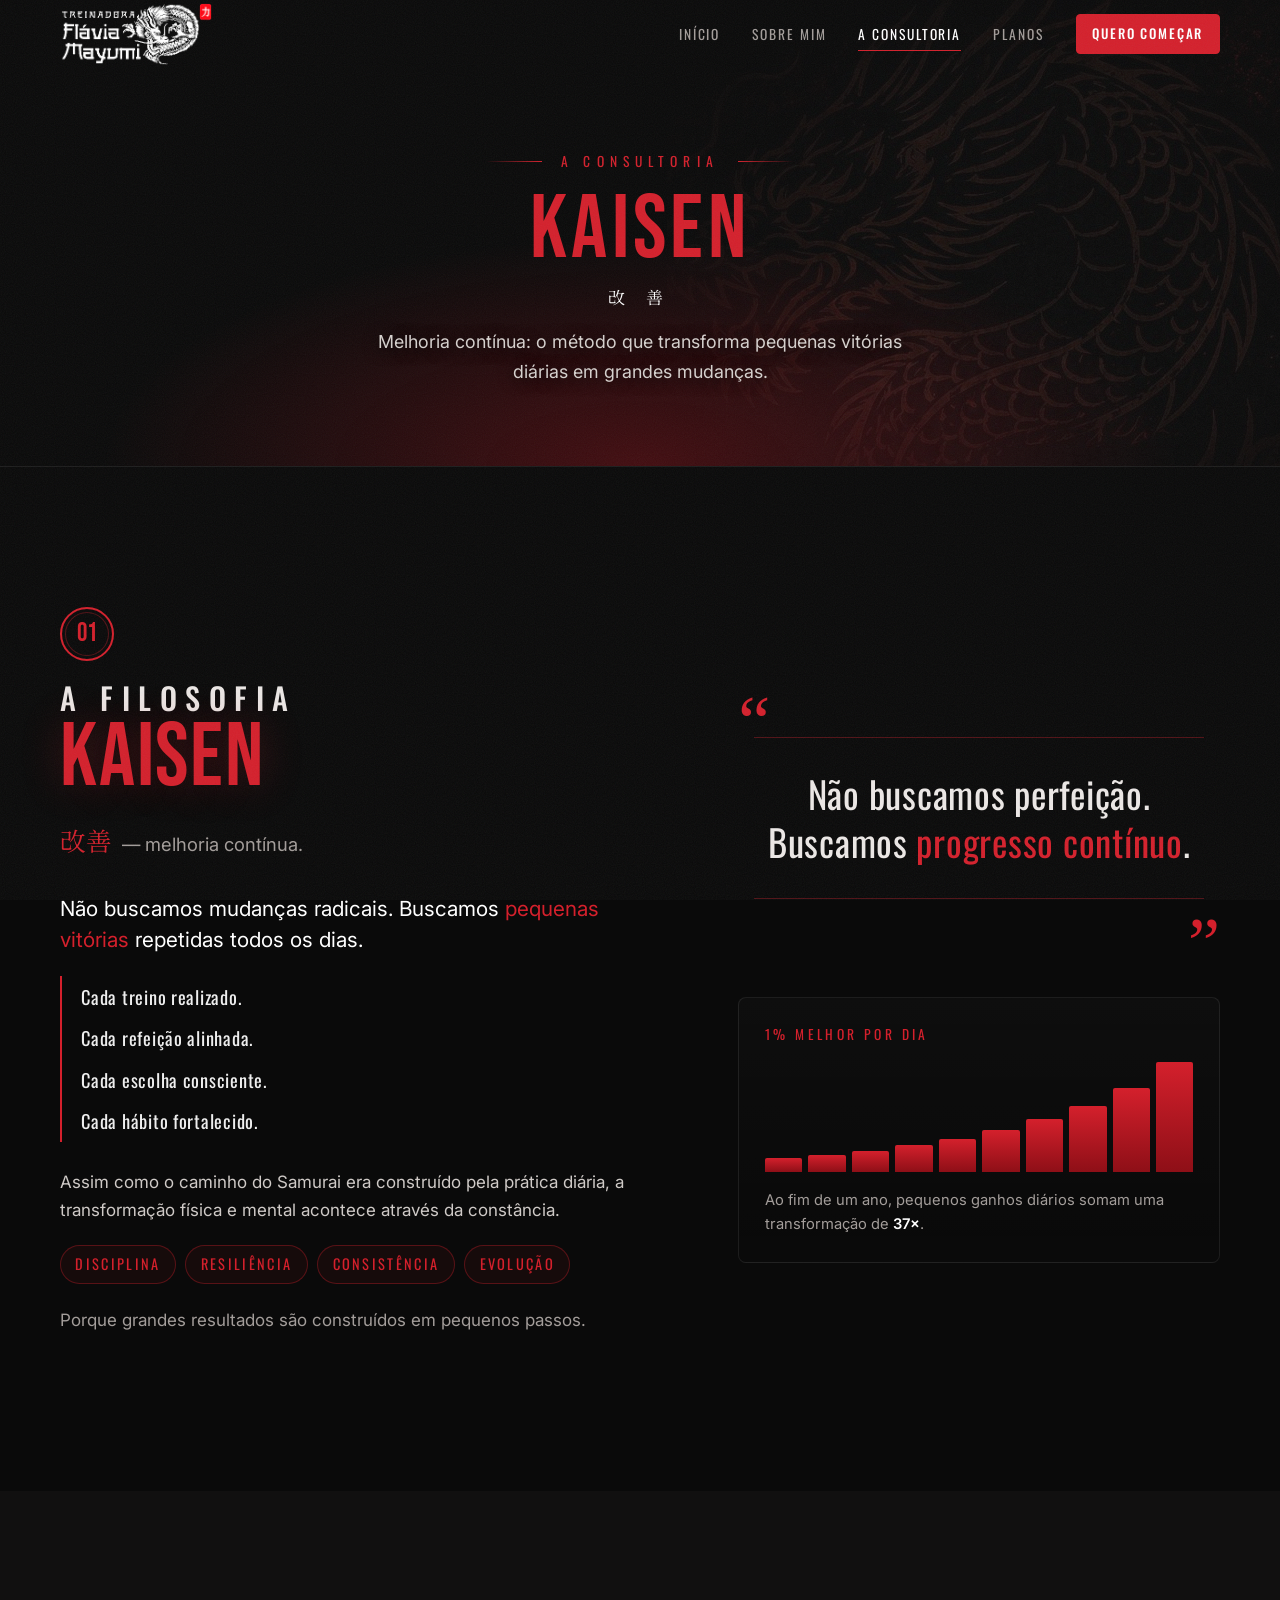
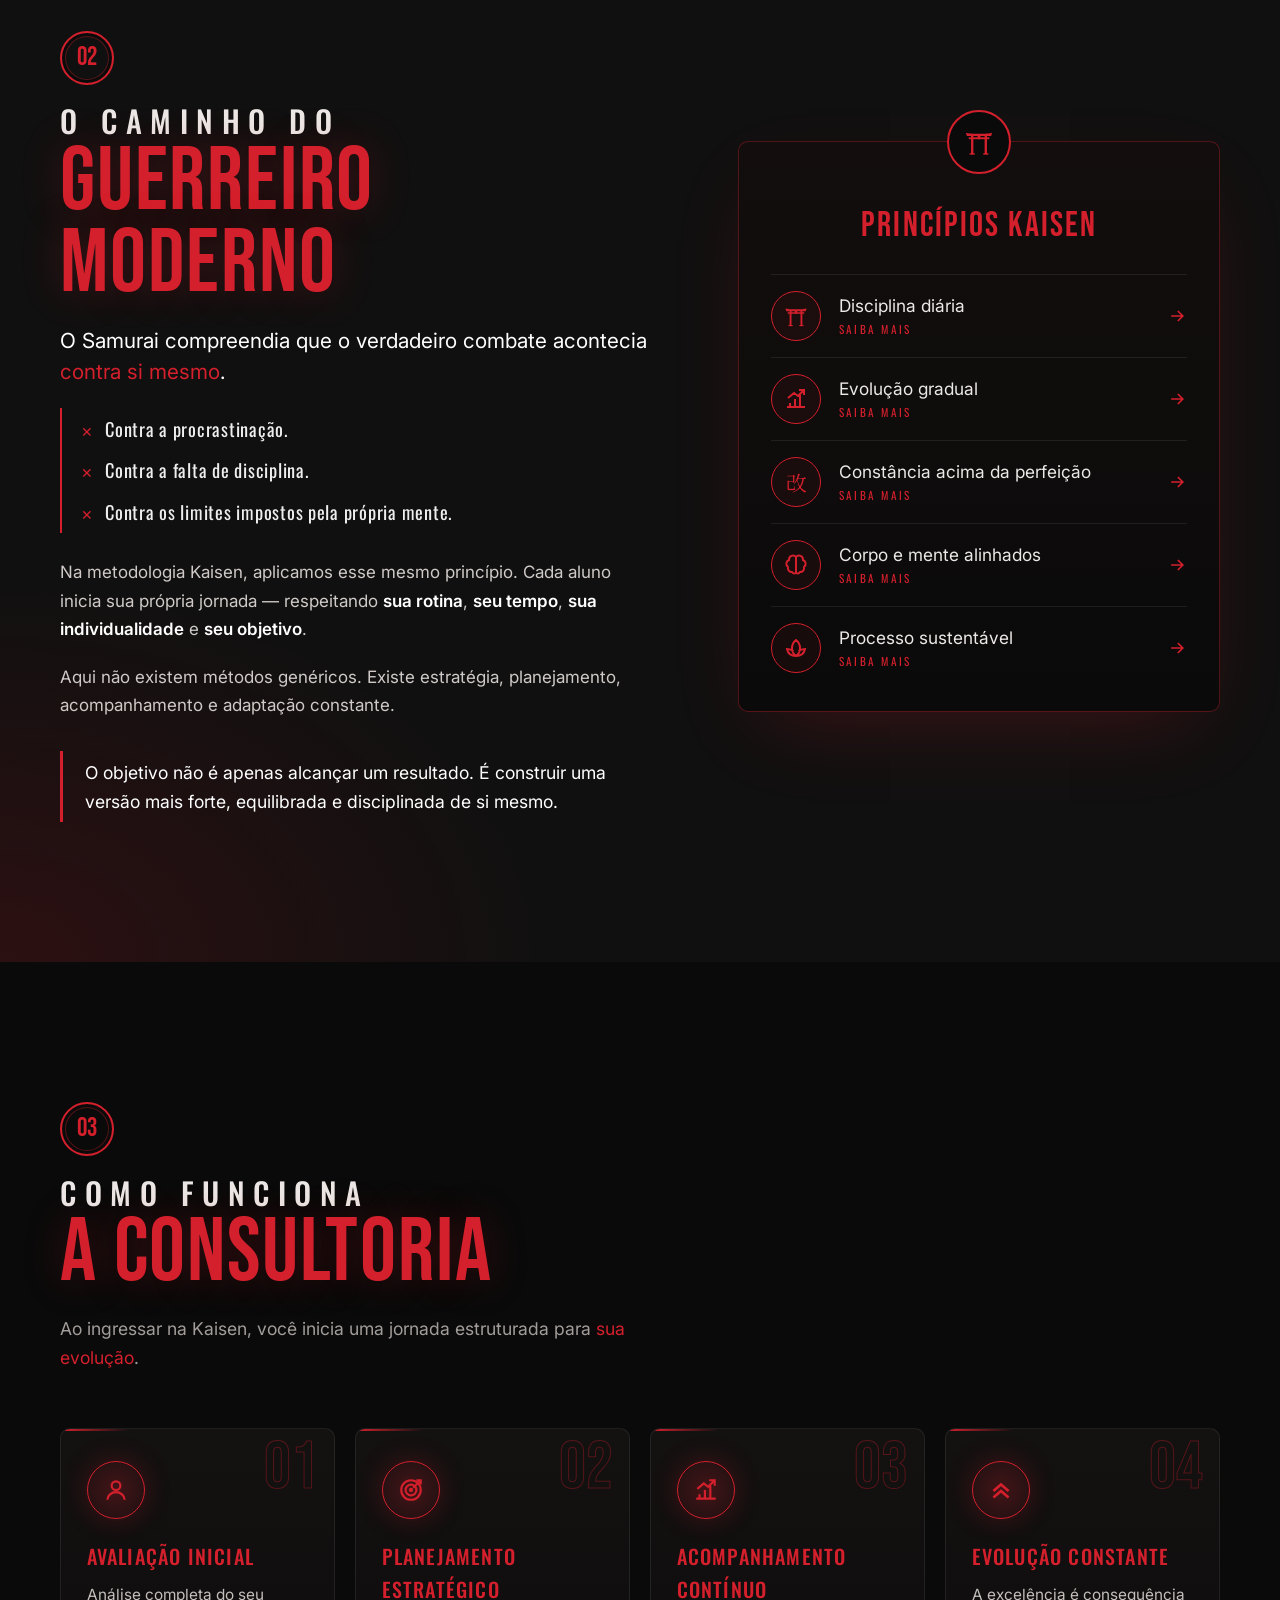
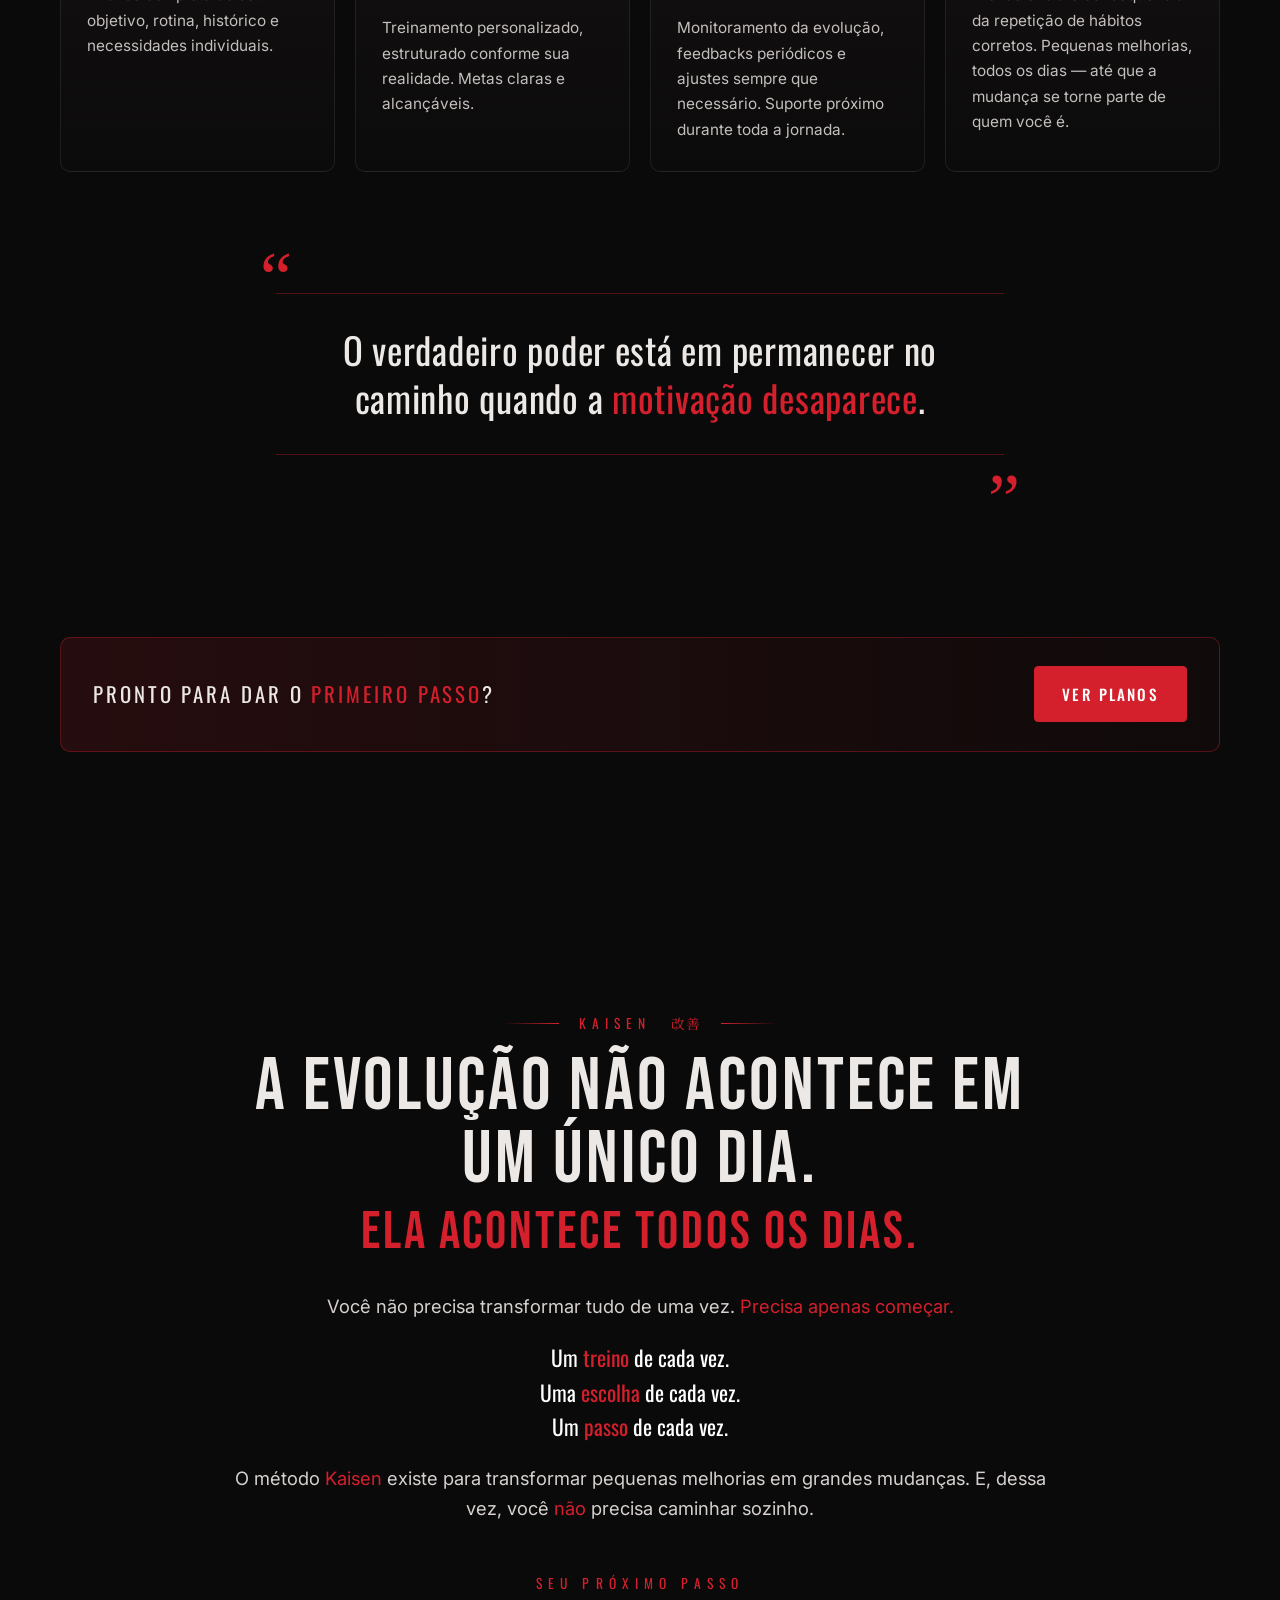
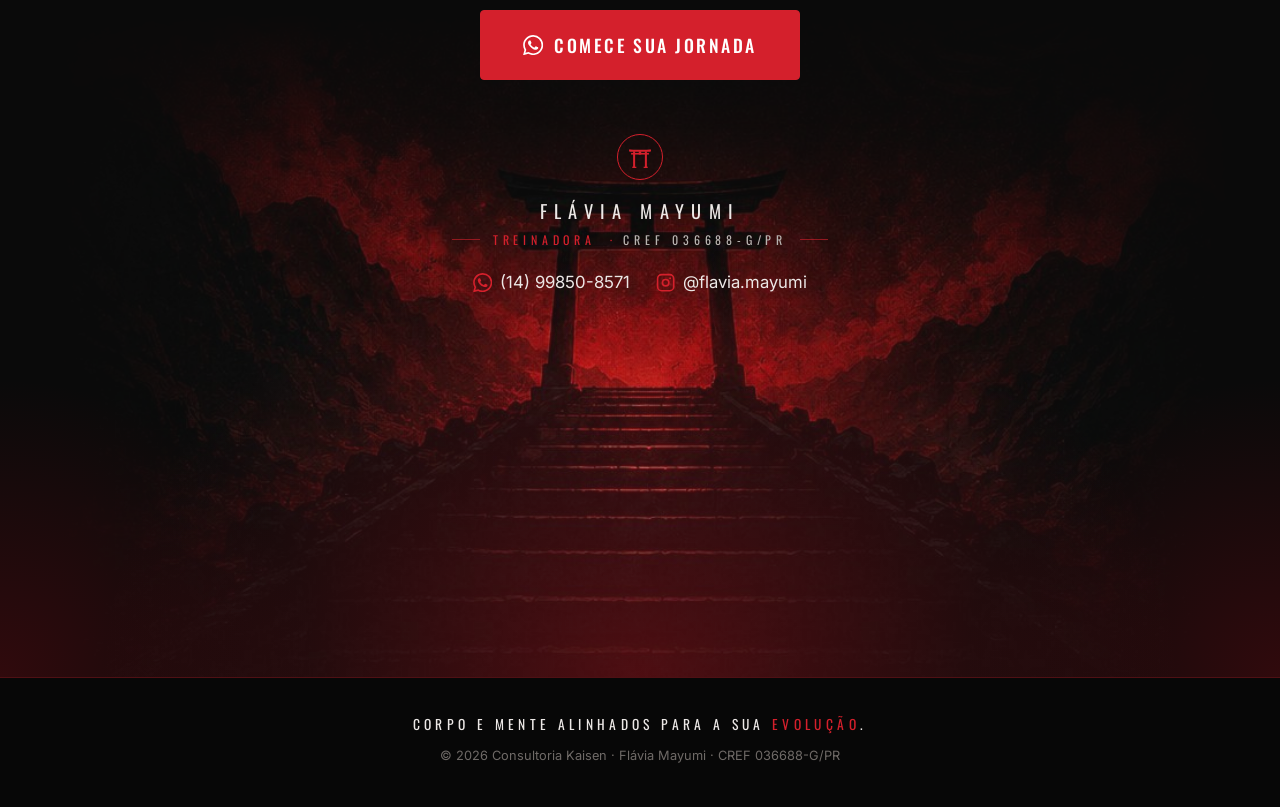
==== consultoria.html @ d9c86543 "Menu: logo horizontal da Flávia Mayumi no lugar do texto KAISEN Co-Authored-By: Claude Opus 5.5 <nor" ====
<!doctype html>
<html lang="pt-BR">
<head>
  <meta charset="utf-8">
  <meta name="viewport" content="width=device-width, initial-scale=1">
  <title>A Consultoria · Kaisen | Flávia Mayumi</title>
  <meta name="description" content="O método Kaisen: filosofia, princípios e como funciona a consultoria online de treino e nutrição da Flávia Mayumi.">
  <meta name="theme-color" content="#0a0a0a">
  <meta property="og:title" content="A Consultoria · Kaisen | Flávia Mayumi">
  <meta property="og:description" content="Corpo e mente alinhados para a sua evolução. Treino personalizado, plano alimentar incluso e acompanhamento contínuo.">
  <meta property="og:image" content="assets/og.jpg">
  <meta property="og:type" content="website">
  <meta property="og:locale" content="pt_BR">
  <link rel="icon" href="assets/favicon.svg" type="image/svg+xml">
  <link rel="preconnect" href="https://fonts.googleapis.com">
  <link rel="preconnect" href="https://fonts.gstatic.com" crossorigin>
  <link href="https://fonts.googleapis.com/css2?family=Bebas+Neue&family=Inter:wght@300;400;500;600&family=Noto+Serif+JP:wght@600&family=Oswald:wght@400;500;600&display=swap" rel="stylesheet">
  <link rel="stylesheet" href="styles.css?v=20261120-3">
</head>
<body>
  <svg width="0" height="0" style="position:absolute" aria-hidden="true">
    <symbol id="torii" viewBox="0 0 64 64">
      <path d="M4 12c9 3 47 3 56 0l-2 7H6z" fill="currentColor"/>
      <rect x="10" y="22" width="44" height="4" fill="currentColor"/>
      <rect x="29" y="18" width="6" height="8" fill="currentColor"/>
      <rect x="15" y="18" width="5" height="40" fill="currentColor"/>
      <rect x="44" y="18" width="5" height="40" fill="currentColor"/>
      <rect x="12" y="56" width="11" height="3" fill="currentColor"/>
      <rect x="41" y="56" width="11" height="3" fill="currentColor"/>
    </symbol>
    <symbol id="whatsapp" viewBox="0 0 24 24">
      <path fill="currentColor" d="M17.47 14.38c-.3-.15-1.76-.87-2.03-.97-.27-.1-.47-.15-.67.15-.2.3-.77.97-.94 1.17-.17.2-.35.22-.65.07-.3-.15-1.26-.46-2.4-1.48-.89-.79-1.49-1.77-1.66-2.07-.17-.3-.02-.46.13-.61.13-.13.3-.35.45-.52.15-.17.2-.3.3-.5.1-.2.05-.37-.02-.52-.08-.15-.67-1.61-.92-2.21-.24-.58-.49-.5-.67-.51h-.57c-.2 0-.52.07-.8.37-.27.3-1.04 1.02-1.04 2.48 0 1.46 1.07 2.88 1.21 3.07.15.2 2.1 3.2 5.08 4.49.71.31 1.26.49 1.69.63.71.23 1.36.19 1.87.12.57-.09 1.76-.72 2.01-1.41.25-.7.25-1.29.17-1.41-.07-.13-.27-.2-.57-.35zM12.04 21.8h-.01a9.87 9.87 0 0 1-5.03-1.38l-.36-.21-3.74.98 1-3.65-.24-.37a9.86 9.86 0 0 1-1.51-5.26c0-5.45 4.44-9.88 9.89-9.88 2.64 0 5.12 1.03 6.99 2.9a9.82 9.82 0 0 1 2.89 6.99c0 5.45-4.44 9.88-9.88 9.88zm8.41-18.3A11.82 11.82 0 0 0 12.04 0C5.5 0 .17 5.33.16 11.88c0 2.1.55 4.14 1.59 5.94L.06 24l6.31-1.65a11.88 11.88 0 0 0 5.68 1.45h.01c6.55 0 11.88-5.33 11.88-11.88 0-3.17-1.24-6.16-3.49-8.4z"/>
    </symbol>
    <symbol id="instagram" viewBox="0 0 24 24">
      <path fill="none" stroke="currentColor" stroke-width="2" d="M7 2h10a5 5 0 0 1 5 5v10a5 5 0 0 1-5 5H7a5 5 0 0 1-5-5V7a5 5 0 0 1 5-5z"/>
      <circle cx="12" cy="12" r="4" fill="none" stroke="currentColor" stroke-width="2"/>
      <circle cx="17.5" cy="6.5" r="1.2" fill="currentColor"/>
    </symbol>
  </svg>

  <header class="nav" id="nav">
    <div class="nav__inner">
      <a href="index.html" class="brand" aria-label="Treinadora Flávia Mayumi, início">
        <img class="brand__logo" src="assets/logo-flavia-horizontal.png" alt="Treinadora Flávia Mayumi" width="329" height="138">
      </a>
      <nav class="nav__links" id="menu" aria-label="Navegação principal">
        <a href="index.html">Início</a>
        <a href="sobre.html">Sobre mim</a>
        <a href="consultoria.html" class="is-active" aria-current="page">A Consultoria</a>
        <a href="planos.html">Planos</a>
        <a href="https://wa.me/5514998508571?text=Ol%C3%A1%20Fl%C3%A1via!%20Vim%20pelo%20site%20e%20quero%20saber%20mais%20sobre%20a%20Consultoria%20Kaisen." target="_blank" rel="noopener" class="btn btn--sm btn--red nav__cta">Quero começar</a>
      </nav>
      <button class="nav__toggle" id="toggle" aria-label="Abrir menu" aria-expanded="false" aria-controls="menu">
        <span></span><span></span><span></span>
      </button>
    </div>
  </header>

  <main id="topo">
    <section class="page-hero">
      <div class="art art--dragon" aria-hidden="true"></div>
      <div class="container page-hero__content">
        <p class="eyebrow eyebrow--lines reveal">A consultoria</p>
        <h1 class="page-hero__title reveal">Kaisen</h1>
        <p class="page-hero__kanji reveal" aria-hidden="true">改 善</p>
        <p class="page-hero__text reveal">Melhoria contínua: o método que transforma pequenas vitórias diárias em grandes mudanças.</p>
      </div>
    </section>

    <!-- FILOSOFIA -->
    <section class="section" id="filosofia">
      <div class="container split">
        <div class="split__main">
          <span class="num reveal">01</span>
          <h2 class="title reveal"><small>A filosofia</small><strong>Kaisen</strong></h2>
          <p class="kanji-line reveal"><span>改善</span> — melhoria contínua.</p>
          <div class="prose reveal">
            <p class="lead">Não buscamos mudanças radicais. Buscamos <em>pequenas vitórias</em> repetidas todos os dias.</p>
            <ul class="stack">
              <li>Cada treino realizado.</li>
              <li>Cada refeição alinhada.</li>
              <li>Cada escolha consciente.</li>
              <li>Cada hábito fortalecido.</li>
            </ul>
            <p>Assim como o caminho do Samurai era construído pela prática diária, a transformação física e mental acontece através da constância.</p>
          </div>
          <div class="virtues reveal">
            <span>Disciplina</span><span>Resiliência</span><span>Consistência</span><span>Evolução</span>
          </div>
          <p class="reveal muted">Porque grandes resultados são construídos em pequenos passos.</p>
        </div>
        <aside class="split__side">
          <figure class="quote reveal">
            <blockquote>Não buscamos perfeição. Buscamos <em>progresso contínuo</em>.</blockquote>
          </figure>
          <div class="compound reveal" aria-label="Evolução de 1% ao dia">
            <p class="compound__label">1% melhor por dia</p>
            <div class="compound__bars" aria-hidden="true">
              <span style="--h:12%"></span><span style="--h:15%"></span><span style="--h:19%"></span><span style="--h:24%"></span><span style="--h:30%"></span><span style="--h:38%"></span><span style="--h:48%"></span><span style="--h:60%"></span><span style="--h:76%"></span><span style="--h:100%"></span>
            </div>
            <p class="compound__note">Ao fim de um ano, pequenos ganhos diários somam uma transformação de <strong>37×</strong>.</p>
          </div>
        </aside>
      </div>
    </section>

    <!-- CAMINHO -->
    <section class="section section--alt" id="caminho">
      <div class="container split">
        <div class="split__main">
          <span class="num reveal">02</span>
          <h2 class="title reveal"><small>O caminho do</small><strong>Guerreiro moderno</strong></h2>
          <div class="prose reveal">
            <p class="lead">O Samurai compreendia que o verdadeiro combate acontecia <em>contra si mesmo</em>.</p>
            <ul class="stack stack--against">
              <li>Contra a procrastinação.</li>
              <li>Contra a falta de disciplina.</li>
              <li>Contra os limites impostos pela própria mente.</li>
            </ul>
            <p>Na metodologia Kaisen, aplicamos esse mesmo princípio. Cada aluno inicia sua própria jornada — respeitando <strong>sua rotina</strong>, <strong>seu tempo</strong>, <strong>sua individualidade</strong> e <strong>seu objetivo</strong>.</p>
            <p>Aqui não existem métodos genéricos. Existe estratégia, planejamento, acompanhamento e adaptação constante.</p>
          </div>
          <p class="callout reveal">O objetivo não é apenas alcançar um resultado. É construir uma versão mais forte, equilibrada e disciplinada de si mesmo.</p>
        </div>
        <aside class="split__side">
          <div class="card principles reveal">
            <div class="card__badge"><svg><use href="#torii"/></svg></div>
            <h3>Princípios Kaisen</h3>
            <ul>
              <li class="principle--link">
                <button type="button" class="principle__btn" data-dialog="dlg-disciplina" aria-haspopup="dialog">
                  <span class="ring"><svg><use href="#torii"/></svg></span>
                  <span class="principle__label">Disciplina diária<small>Saiba mais</small></span>
                  <svg class="principle__arrow" viewBox="0 0 24 24" fill="none" stroke="currentColor" stroke-width="2" aria-hidden="true"><path d="M5 12h14M13 6l6 6-6 6"/></svg>
                </button>
              </li>
              <li class="principle--link">
                <button type="button" class="principle__btn" data-dialog="dlg-evolucao" aria-haspopup="dialog">
                  <span class="ring"><svg viewBox="0 0 24 24" fill="none" stroke="currentColor" stroke-width="2"><path d="M3 20h18M6 16v4M11 12v8M16 8v12M4 11l6-5 4 3 6-6M15 3h5v5"/></svg></span>
                  <span class="principle__label">Evolução gradual<small>Saiba mais</small></span>
                  <svg class="principle__arrow" viewBox="0 0 24 24" fill="none" stroke="currentColor" stroke-width="2" aria-hidden="true"><path d="M5 12h14M13 6l6 6-6 6"/></svg>
                </button>
              </li>
              <li class="principle--link">
                <button type="button" class="principle__btn" data-dialog="dlg-constancia" aria-haspopup="dialog">
                  <span class="ring ring--kanji">改</span>
                  <span class="principle__label">Constância acima da perfeição<small>Saiba mais</small></span>
                  <svg class="principle__arrow" viewBox="0 0 24 24" fill="none" stroke="currentColor" stroke-width="2" aria-hidden="true"><path d="M5 12h14M13 6l6 6-6 6"/></svg>
                </button>
              </li>
              <li class="principle--link">
                <button type="button" class="principle__btn" data-dialog="dlg-corpo-mente" aria-haspopup="dialog">
                  <span class="ring"><svg viewBox="0 0 24 24" fill="none" stroke="currentColor" stroke-width="2"><path d="M12 4a4 4 0 0 0-7 3 4 4 0 0 0-1 7 4 4 0 0 0 4 5 3 3 0 0 0 4 1V4zM12 4a4 4 0 0 1 7 3 4 4 0 0 1 1 7 4 4 0 0 1-4 5 3 3 0 0 1-4 1"/></svg></span>
                  <span class="principle__label">Corpo e mente alinhados<small>Saiba mais</small></span>
                  <svg class="principle__arrow" viewBox="0 0 24 24" fill="none" stroke="currentColor" stroke-width="2" aria-hidden="true"><path d="M5 12h14M13 6l6 6-6 6"/></svg>
                </button>
              </li>
              <li class="principle--link">
                <button type="button" class="principle__btn" data-dialog="dlg-processo" aria-haspopup="dialog">
                  <span class="ring"><svg viewBox="0 0 24 24" fill="none" stroke="currentColor" stroke-width="2"><path d="M12 20c-3-2-4-5-4-8s1.5-6 4-8c2.5 2 4 5 4 8s-1 6-4 8zM12 20c-4 0-8-2-9-7 3 0 5 1 6.5 2.5M12 20c4 0 8-2 9-7-3 0-5 1-6.5 2.5"/></svg></span>
                  <span class="principle__label">Processo sustentável<small>Saiba mais</small></span>
                  <svg class="principle__arrow" viewBox="0 0 24 24" fill="none" stroke="currentColor" stroke-width="2" aria-hidden="true"><path d="M5 12h14M13 6l6 6-6 6"/></svg>
                </button>
              </li>
            </ul>
          </div>
        </aside>
      </div>
    </section>

    <!-- COMO FUNCIONA -->
    <section class="section" id="como-funciona">
      <div class="container">
        <div class="section__head">
          <span class="num reveal">03</span>
          <h2 class="title reveal"><small>Como funciona</small><strong>A consultoria</strong></h2>
          <p class="reveal">Ao ingressar na Kaisen, você inicia uma jornada estruturada para <em>sua evolução</em>.</p>
        </div>
        <ol class="steps">
          <li class="step reveal">
            <span class="step__n">01</span>
            <div class="step__icon"><svg viewBox="0 0 24 24" fill="none" stroke="currentColor" stroke-width="2"><circle cx="12" cy="8" r="4"/><path d="M4 21c0-4 4-7 8-7s8 3 8 7"/></svg></div>
            <h3>Avaliação inicial</h3>
            <p>Análise completa do seu objetivo, rotina, histórico e necessidades individuais.</p>
          </li>
          <li class="step reveal">
            <span class="step__n">02</span>
            <div class="step__icon"><svg viewBox="0 0 24 24" fill="none" stroke="currentColor" stroke-width="2"><circle cx="12" cy="12" r="9"/><circle cx="12" cy="12" r="5"/><circle cx="12" cy="12" r="1"/><path d="M14 10l7-7M17 3h4v4"/></svg></div>
            <h3>Planejamento estratégico</h3>
            <p>Treinamento personalizado, estruturado conforme sua realidade. Metas claras e alcançáveis.</p>
          </li>
          <li class="step reveal">
            <span class="step__n">03</span>
            <div class="step__icon"><svg viewBox="0 0 24 24" fill="none" stroke="currentColor" stroke-width="2"><path d="M3 20h18M6 16v4M11 12v8M16 8v12M4 11l6-5 4 3 6-6M15 3h5v5"/></svg></div>
            <h3>Acompanhamento contínuo</h3>
            <p>Monitoramento da evolução, feedbacks periódicos e ajustes sempre que necessário. Suporte próximo durante toda a jornada.</p>
          </li>
          <li class="step reveal">
            <span class="step__n">04</span>
            <div class="step__icon"><svg viewBox="0 0 24 24" fill="none" stroke="currentColor" stroke-width="2.4"><path d="M5 13l7-6 7 6M5 19l7-6 7 6"/></svg></div>
            <h3>Evolução constante</h3>
            <p>A excelência é consequência da repetição de hábitos corretos. Pequenas melhorias, todos os dias — até que a mudança se torne parte de quem você é.</p>
          </li>
        </ol>
        <figure class="quote quote--wide reveal">
          <blockquote>O verdadeiro poder está em permanecer no caminho quando a <em>motivação desaparece</em>.</blockquote>
        </figure>
      </div>
    </section>

    <section class="band">
      <div class="container band__inner reveal">
        <p>Pronto para dar o <em>primeiro passo</em>?</p>
        <a href="planos.html" class="btn btn--red">Ver planos</a>
      </div>
    </section>

    <!-- CTA FINAL -->
    <section class="final" id="contato">
      <div class="art art--full art--full-bottom" aria-hidden="true"></div>
      <div class="art art--torii" aria-hidden="true"></div>
      <div class="container container--narrow final__content">
        <p class="eyebrow eyebrow--lines reveal">Kaisen <span class="jp">改善</span></p>
        <h2 class="final__title reveal">A evolução não acontece em um único dia.<strong>Ela acontece todos os dias.</strong></h2>
        <div class="final__text reveal">
          <p>Você não precisa transformar tudo de uma vez. <em>Precisa apenas começar.</em></p>
          <p class="final__steps">Um <em>treino</em> de cada vez.<br>Uma <em>escolha</em> de cada vez.<br>Um <em>passo</em> de cada vez.</p>
          <p>O método <em>Kaisen</em> existe para transformar pequenas melhorias em grandes mudanças. E, dessa vez, você <em>não</em> precisa caminhar sozinho.</p>
        </div>
        <p class="eyebrow reveal">Seu próximo passo</p>
        <a class="btn btn--red btn--lg reveal" target="_blank" rel="noopener" href="https://wa.me/5514998508571?text=Ol%C3%A1%20Fl%C3%A1via!%20Quero%20come%C3%A7ar%20minha%20jornada%20na%20Consultoria%20Kaisen.">
          <svg class="i"><use href="#whatsapp"/></svg> Comece sua jornada
        </a>
        <div class="coach reveal">
          <svg class="coach__torii"><use href="#torii"/></svg>
          <p class="sig__name">Flávia Mayumi</p>
          <p class="sig__role">Treinadora<span class="cref cref--line">CREF 036688-G/PR</span></p>
          <div class="coach__links">
            <a href="https://wa.me/5514998508571?text=Ol%C3%A1%20Fl%C3%A1via%21%20Vim%20pelo%20site%20da%20Consultoria%20Kaisen%20e%20gostaria%20de%20conversar%20com%20voc%C3%AA." target="_blank" rel="noopener"><svg class="i"><use href="#whatsapp"/></svg>(14) 99850-8571</a>
            <a href="https://instagram.com/flavia.mayumi" target="_blank" rel="noopener"><svg class="i"><use href="#instagram"/></svg>@flavia.mayumi</a>
          </div>
        </div>
      </div>
    </section>
  </main>

  <!-- PRINCÍPIOS: janelas de detalhe -->
  <dialog class="pdlg" id="dlg-disciplina" aria-labelledby="dlg-disciplina-title">
    <div class="pdlg__panel">
      <button type="button" class="pdlg__close" data-close aria-label="Fechar">
        <svg viewBox="0 0 24 24" fill="none" stroke="currentColor" stroke-width="2"><path d="M6 6l12 12M18 6L6 18"/></svg>
      </button>
      <figure class="pdlg__hero">
        <img src="assets/torii.jpg" alt="Escadaria de pedra subindo até um portal torii sob um céu vermelho" width="1024" height="576" loading="lazy">
        <span class="pdlg__kanji" aria-hidden="true">改</span>
      </figure>
      <div class="pdlg__body">
        <p class="pdlg__eyebrow">Princípio Kaisen</p>
        <h3 class="pdlg__title" id="dlg-disciplina-title">Disciplina diária</h3>
        <p class="pdlg__sub">O primeiro passo de toda evolução</p>

        <p class="pdlg__lead">Disciplina não é rigidez, nem fazer tudo perfeito. É a decisão de <em>aparecer todos os dias</em>, mesmo quando a motivação não aparece.</p>
        <p>Na metodologia Kaisen, a disciplina é construída aos poucos, como um músculo. Começamos com compromissos pequenos e possíveis dentro da sua rotina. Pode ser um treino de 30 minutos, uma refeição planejada ou uma noite bem dormida. Cada compromisso cumprido fortalece a confiança em si mesmo e abre espaço para o próximo.</p>

        <figure class="pdlg__week" aria-label="Exemplo de semana: seis dias cumpridos e um dia difícil, seguido da volta ao caminho">
          <ol aria-hidden="true">
            <li class="ok"><span>Seg</span><i></i></li>
            <li class="ok"><span>Ter</span><i></i></li>
            <li class="miss"><span>Qua</span><i></i></li>
            <li class="ok back"><span>Qui</span><i></i></li>
            <li class="ok"><span>Sex</span><i></i></li>
            <li class="ok"><span>Sáb</span><i></i></li>
            <li class="ok"><span>Dom</span><i></i></li>
          </ol>
          <figcaption>Um dia difícil não apaga a semana. O que importa é <em>voltar no dia seguinte</em>.</figcaption>
        </figure>

        <p>Disciplina também não é se cobrar sem descanso. Dias difíceis vão existir. A diferença está em não deixar que um dia ruim vire uma semana perdida. Errou? Volte no próximo treino, na próxima refeição, na próxima escolha.</p>
        <p>O Samurai não treinava só quando tinha vontade. Treinava porque aquilo fazia parte de quem ele era. É isso que buscamos com você: que o cuidado com o corpo e a mente deixe de ser esforço e se torne parte da sua <strong>identidade</strong>.</p>

        <blockquote class="pdlg__quote">Motivação te faz começar. <em>Disciplina te faz continuar.</em></blockquote>

        <a class="btn btn--red btn--block" target="_blank" rel="noopener" href="https://wa.me/5514998508571?text=Ol%C3%A1%20Fl%C3%A1via!%20Li%20sobre%20a%20disciplina%20di%C3%A1ria%20no%20site%20e%20quero%20come%C3%A7ar%20minha%20jornada%20na%20Consultoria%20Kaisen.">
          <svg class="i"><use href="#whatsapp"/></svg> Começar jornada
        </a>
      </div>
    </div>
  </dialog>

  <dialog class="pdlg" id="dlg-evolucao" aria-labelledby="dlg-evolucao-title">
    <div class="pdlg__panel">
      <button type="button" class="pdlg__close" data-close aria-label="Fechar">
        <svg viewBox="0 0 24 24" fill="none" stroke="currentColor" stroke-width="2"><path d="M6 6l12 12M18 6L6 18"/></svg>
      </button>
      <figure class="pdlg__hero pdlg__hero--lift">
        <img src="assets/dragon.jpg" alt="Ilustração de um dragão japonês em tons escuros" loading="lazy" style="object-position:center 35%">
        <span class="pdlg__kanji" aria-hidden="true">進</span>
      </figure>
      <div class="pdlg__body">
        <p class="pdlg__eyebrow">Princípio Kaisen</p>
        <h3 class="pdlg__title" id="dlg-evolucao-title">Evolução gradual</h3>
        <p class="pdlg__sub">Um degrau de cada vez</p>

        <p class="pdlg__lead">Resultados de verdade não aparecem da noite para o dia. Eles são construídos <em>degrau por degrau</em>, e cada degrau prepara você para o próximo.</p>
        <p>Na Kaisen, ninguém começa do mesmo ponto. O plano parte de onde você está hoje, com o seu condicionamento, a sua rotina e o seu momento de vida. A partir daí, aumentamos a carga, o volume e os desafios aos poucos, no ritmo em que o seu corpo consegue se adaptar e responder.</p>

        <figure class="pdlg__fig" aria-label="Gráfico comparando a mudança radical, que sobe e despenca várias vezes, com a evolução gradual, que sobe de forma contínua">
          <svg class="pdlg__chart" viewBox="0 0 320 170" aria-hidden="true">
            <line x1="20" y1="145" x2="305" y2="145" stroke="rgba(255,255,255,.18)"/>
            <line x1="20" y1="20" x2="20" y2="145" stroke="rgba(255,255,255,.18)"/>
            <polyline points="20,135 55,55 90,130 125,62 160,138 195,70 230,140 265,75 300,138" fill="none" stroke="#7d7774" stroke-width="2" stroke-dasharray="5 5" stroke-linejoin="round"/>
            <path d="M20 135 C 90 128, 170 100, 300 28" fill="none" stroke="#d4202c" stroke-width="3.5" stroke-linecap="round"/>
            <circle cx="300" cy="28" r="5" fill="#d4202c"/>
            <text x="300" y="16" text-anchor="end" fill="#ff4a55" font-size="12" font-family="Oswald, sans-serif" letter-spacing="1">EVOLUÇÃO GRADUAL</text>
            <text x="300" y="160" text-anchor="end" fill="#8f8a86" font-size="11" font-family="Oswald, sans-serif" letter-spacing="1">MUDANÇA RADICAL (EFEITO SANFONA)</text>
          </svg>
          <figcaption>Quem tenta mudar tudo de uma vez costuma ir e voltar. Quem evolui aos poucos <em>não volta para trás</em>.</figcaption>
        </figure>

        <p>Mudanças bruscas assustam o corpo e cansam a mente. Dietas extremas e treinos exaustivos até funcionam por algumas semanas, mas raramente se sustentam. A evolução gradual é mais segura, reduz o risco de lesões e cria uma base sólida para os resultados durarem.</p>
        <p>Pequenos ajustes parecem pouco no dia a dia. Somados ao longo de meses, transformam o corpo, o desempenho e a forma como você se enxerga. É o espírito do Kaisen: <strong>1% melhor por dia</strong>.</p>

        <blockquote class="pdlg__quote">Não é sobre o tamanho do passo. <em>É sobre nunca parar de caminhar.</em></blockquote>

        <a class="btn btn--red btn--block" target="_blank" rel="noopener" href="https://wa.me/5514998508571?text=Ol%C3%A1%20Fl%C3%A1via%21%20Li%20sobre%20a%20evolu%C3%A7%C3%A3o%20gradual%20no%20site%20e%20quero%20come%C3%A7ar%20minha%20jornada%20na%20Consultoria%20Kaisen.">
          <svg class="i"><use href="#whatsapp"/></svg> Começar jornada
        </a>
      </div>
    </div>
  </dialog>

  <dialog class="pdlg" id="dlg-constancia" aria-labelledby="dlg-constancia-title">
    <div class="pdlg__panel">
      <button type="button" class="pdlg__close" data-close aria-label="Fechar">
        <svg viewBox="0 0 24 24" fill="none" stroke="currentColor" stroke-width="2"><path d="M6 6l12 12M18 6L6 18"/></svg>
      </button>
      <figure class="pdlg__hero ">
        <img src="assets/enso.jpg" alt="Pincelada vermelha em forma de círculo, o ensō japonês" loading="lazy" style="object-position:center 45%">
        <span class="pdlg__kanji" aria-hidden="true">継</span>
      </figure>
      <div class="pdlg__body">
        <p class="pdlg__eyebrow">Princípio Kaisen</p>
        <h3 class="pdlg__title" id="dlg-constancia-title">Constância acima da perfeição</h3>
        <p class="pdlg__sub">Feito é melhor que perfeito</p>

        <p class="pdlg__lead">A busca pela perfeição é uma das maiores armadilhas de quem quer mudar. Quem espera o momento ideal, a dieta perfeita ou a semana sem imprevistos <em>acaba não começando</em>, ou desiste no primeiro deslize.</p>
        <p>Na Kaisen, o que vale é a constância. Um treino mais curto num dia corrido ainda é um treino. Uma refeição fora do plano não anula todas as outras. O resultado vem daquilo que você faz na maior parte do tempo, e não do que acontece num dia isolado.</p>

        <figure class="pdlg__fig" aria-label="Comparação de um mês: tentando ser perfeito, 7 dias de treino e depois desistência; sendo constante, 24 dias de treino com algumas falhas no caminho">
          <div class="pdlg__month" aria-hidden="true">
            <div class="pdlg__month-row">
              <p><span>Tentando ser perfeito</span><b class="dim">7 de 30 dias</b></p>
              <div class="pdlg__dots"><i class="ok"></i><i class="ok"></i><i class="ok"></i><i class="ok"></i><i class="ok"></i><i class="ok"></i><i class="ok"></i><i class="off"></i><i class="off"></i><i class="off"></i><i class="off"></i><i class="off"></i><i class="off"></i><i class="off"></i><i class="off"></i><i class="off"></i><i class="off"></i><i class="off"></i><i class="off"></i><i class="off"></i><i class="off"></i><i class="off"></i><i class="off"></i><i class="off"></i><i class="off"></i><i class="off"></i><i class="off"></i><i class="off"></i><i class="off"></i><i class="off"></i></div>
            </div>
            <div class="pdlg__month-row">
              <p><span>Sendo constante</span><b>24 de 30 dias</b></p>
              <div class="pdlg__dots"><i class="ok"></i><i class="ok"></i><i class="ok"></i><i class="off"></i><i class="ok"></i><i class="ok"></i><i class="ok"></i><i class="ok"></i><i class="off"></i><i class="ok"></i><i class="ok"></i><i class="ok"></i><i class="off"></i><i class="ok"></i><i class="ok"></i><i class="ok"></i><i class="off"></i><i class="ok"></i><i class="ok"></i><i class="ok"></i><i class="ok"></i><i class="off"></i><i class="ok"></i><i class="ok"></i><i class="ok"></i><i class="ok"></i><i class="ok"></i><i class="off"></i><i class="ok"></i><i class="ok"></i></div>
            </div>
          </div>
          <figcaption>Uma semana perfeita seguida de desistência rende menos do que <em>um mês imperfeito, mas contínuo</em>.</figcaption>
        </figure>

        <p>Na cultura japonesa, o ensō, o círculo pintado com uma única pincelada, quase nunca fica perfeito. E é justamente aí que está a sua beleza: ele mostra o gesto feito com presença, e não a ausência de falhas.</p>
        <p>Por isso, o seu plano é pensado para caber na vida real, com espaço para imprevistos, cansaço e dias difíceis. Quando algo sai do roteiro, a gente ajusta e segue em frente, sem culpa e sem recomeçar do zero.</p>

        <blockquote class="pdlg__quote">Não espere estar perfeito para começar. <em>Comece, e o progresso vem.</em></blockquote>

        <a class="btn btn--red btn--block" target="_blank" rel="noopener" href="https://wa.me/5514998508571?text=Ol%C3%A1%20Fl%C3%A1via%21%20Li%20sobre%20const%C3%A2ncia%20acima%20da%20perfei%C3%A7%C3%A3o%20no%20site%20e%20quero%20come%C3%A7ar%20minha%20jornada%20na%20Consultoria%20Kaisen.">
          <svg class="i"><use href="#whatsapp"/></svg> Começar jornada
        </a>
      </div>
    </div>
  </dialog>

  <dialog class="pdlg" id="dlg-corpo-mente" aria-labelledby="dlg-corpo-mente-title">
    <div class="pdlg__panel">
      <button type="button" class="pdlg__close" data-close aria-label="Fechar">
        <svg viewBox="0 0 24 24" fill="none" stroke="currentColor" stroke-width="2"><path d="M6 6l12 12M18 6L6 18"/></svg>
      </button>
      <figure class="pdlg__hero ">
        <img src="assets/bg.jpg" alt="Ilustração de um ensō vermelho ao lado de um dragão japonês" loading="lazy" style="object-position:center 8%">
        <span class="pdlg__kanji" aria-hidden="true">心</span>
      </figure>
      <div class="pdlg__body">
        <p class="pdlg__eyebrow">Princípio Kaisen</p>
        <h3 class="pdlg__title" id="dlg-corpo-mente-title">Corpo e mente alinhados</h3>
        <p class="pdlg__sub">Uma coisa só, não duas</p>

        <p class="pdlg__lead">Não existe transformação física duradoura sem cuidar da mente, e o contrário também é verdade. Corpo e mente <em>conversam o tempo todo</em>.</p>
        <p>Uma noite mal dormida derruba o rendimento no treino. O estresse aumenta a fome e a vontade de desistir. E um corpo que se sente mais forte devolve confiança, disposição e bem-estar para todas as áreas da vida.</p>

        <figure class="pdlg__fig" aria-label="Os quatro pilares trabalhados juntos: treino, alimentação, sono e descanso, e mente">
          <ul class="pdlg__pillars">
            <li><span class="pdlg__pillar-ic"><svg viewBox="0 0 24 24" fill="none" stroke="currentColor" stroke-width="2"><path d="M6 7v10M3 9v6M18 7v10M21 9v6M6 12h12"/></svg></span><strong>Treino</strong><span>Força, condicionamento e movimento</span></li>
            <li><span class="pdlg__pillar-ic"><svg viewBox="0 0 24 24" fill="none" stroke="currentColor" stroke-width="2"><path d="M3 12h18a9 9 0 0 1-18 0zM8 21h8M9 8c0-2 2-2 2-4M13 8c0-2 2-2 2-4"/></svg></span><strong>Alimentação</strong><span>Energia e nutrientes para evoluir</span></li>
            <li><span class="pdlg__pillar-ic"><svg viewBox="0 0 24 24" fill="none" stroke="currentColor" stroke-width="2"><path d="M20 14.5A8 8 0 0 1 9.5 4a8 8 0 1 0 10.5 10.5z"/></svg></span><strong>Sono e descanso</strong><span>Onde o corpo se recupera e cresce</span></li>
            <li><span class="pdlg__pillar-ic"><svg viewBox="0 0 24 24" fill="none" stroke="currentColor" stroke-width="2"><path d="M12 4a4 4 0 0 0-7 3 4 4 0 0 0-1 7 4 4 0 0 0 4 5 3 3 0 0 0 4 1V4zM12 4a4 4 0 0 1 7 3 4 4 0 0 1 1 7 4 4 0 0 1-4 5 3 3 0 0 1-4 1"/></svg></span><strong>Mente</strong><span>Foco, motivação e autoestima</span></li>
          </ul>
          <figcaption>Os quatro pilares andam juntos. Quando um enfraquece, <em>os outros sentem</em>.</figcaption>
        </figure>

        <p>Por isso, o acompanhamento na Kaisen vai além da planilha de treino e do plano alimentar. Conversamos sobre a sua rotina, o seu sono, o seu nível de estresse e como você está se sentindo, e ajustamos o plano quando a vida pede.</p>
        <p>O objetivo é que o treino seja um espaço de cuidado, e não mais uma cobrança. Que você se sinta bem no próprio corpo e confiante em quem está se tornando, respeitando a sua história, o seu tempo e a sua identidade.</p>

        <blockquote class="pdlg__quote">Um corpo forte começa com <em>uma mente em paz com o processo.</em></blockquote>

        <a class="btn btn--red btn--block" target="_blank" rel="noopener" href="https://wa.me/5514998508571?text=Ol%C3%A1%20Fl%C3%A1via%21%20Li%20sobre%20corpo%20e%20mente%20alinhados%20no%20site%20e%20quero%20come%C3%A7ar%20minha%20jornada%20na%20Consultoria%20Kaisen.">
          <svg class="i"><use href="#whatsapp"/></svg> Começar jornada
        </a>
      </div>
    </div>
  </dialog>

  <dialog class="pdlg" id="dlg-processo" aria-labelledby="dlg-processo-title">
    <div class="pdlg__panel">
      <button type="button" class="pdlg__close" data-close aria-label="Fechar">
        <svg viewBox="0 0 24 24" fill="none" stroke="currentColor" stroke-width="2"><path d="M6 6l12 12M18 6L6 18"/></svg>
      </button>
      <figure class="pdlg__hero ">
        <img src="assets/bg.jpg" alt="Montanhas e escadaria levando a um portal torii sob nuvens vermelhas" loading="lazy" style="object-position:center 88%">
        <span class="pdlg__kanji" aria-hidden="true">道</span>
      </figure>
      <div class="pdlg__body">
        <p class="pdlg__eyebrow">Princípio Kaisen</p>
        <h3 class="pdlg__title" id="dlg-processo-title">Processo sustentável</h3>
        <p class="pdlg__sub">Resultados que ficam</p>

        <p class="pdlg__lead">Qualquer pessoa consegue fazer um sacrifício enorme por algumas semanas. O desafio é <em>manter os resultados</em> por meses e anos.</p>
        <p>Na Kaisen, o objetivo não é só chegar lá. É continuar lá. Por isso, nada de estratégias extremas, que trazem resultados rápidos e vão embora com a mesma velocidade. O plano é construído para caber na sua vida, com treinos possíveis e uma alimentação que você consegue manter sem sofrimento.</p>

        <figure class="pdlg__fig" aria-label="Comparação entre o que não se sustenta e o que é sustentável">
          <div class="pdlg__compare">
            <div class="pdlg__col pdlg__col--no">
              <p>Não se sustenta</p>
              <ul>
                <li>Dietas que cortam tudo o que você gosta</li>
                <li>Treinos exaustivos todos os dias</li>
                <li>Metas impossíveis em pouco tempo</li>
                <li>Culpa a cada deslize</li>
              </ul>
            </div>
            <div class="pdlg__col pdlg__col--yes">
              <p>Sustentável</p>
              <ul>
                <li>Alimentação equilibrada, com prazer</li>
                <li>Treinos que cabem na sua rotina</li>
                <li>Metas claras e alcançáveis</li>
                <li>Ajustes sem culpa quando preciso</li>
              </ul>
            </div>
          </div>
          <figcaption>Se não dá para manter por anos, <em>não é o caminho certo para você</em>.</figcaption>
        </figure>

        <p>Um processo sustentável respeita os seus limites, o seu tempo de recuperação e a sua rotina. Ele se adapta quando a vida muda: uma viagem, uma fase mais corrida no trabalho, um período de menos energia. O plano se ajusta, e você segue no caminho.</p>
        <p>Com o tempo, os novos hábitos deixam de exigir esforço e passam a ser naturais. Esse é o verdadeiro resultado: não um número numa data, mas <strong>um estilo de vida que você escolheu e consegue manter</strong>.</p>

        <blockquote class="pdlg__quote">O melhor plano não é o mais intenso. <em>É o que você consegue seguir.</em></blockquote>

        <a class="btn btn--red btn--block" target="_blank" rel="noopener" href="https://wa.me/5514998508571?text=Ol%C3%A1%20Fl%C3%A1via%21%20Li%20sobre%20o%20processo%20sustent%C3%A1vel%20no%20site%20e%20quero%20come%C3%A7ar%20minha%20jornada%20na%20Consultoria%20Kaisen.">
          <svg class="i"><use href="#whatsapp"/></svg> Começar jornada
        </a>
      </div>
    </div>
  </dialog>

  <footer class="footer">
    <p class="footer__motto">Corpo e mente alinhados para a sua <em>evolução</em>.</p>
    <p class="footer__copy">© <span id="year">2026</span> Consultoria Kaisen · Flávia Mayumi · <span class="cref">CREF 036688-G/PR</span></p>
  </footer>

  <a class="wa-float" href="https://wa.me/5514998508571?text=Ol%C3%A1%20Fl%C3%A1via!%20Quero%20saber%20mais%20sobre%20a%20Consultoria%20Kaisen." target="_blank" rel="noopener" aria-label="Fale comigo no WhatsApp">
    <svg aria-hidden="true"><use href="#whatsapp"/></svg>
    <span class="wa-float__label">Fale comigo</span>
  </a>

  <script src="script.js?v=20261120-3"></script>
</body>
</html>
---- styles.css ----
:root {
  --bg: #0a0a0a;
  --bg-2: #111010;
  --panel: #151313;
  --line: rgba(212, 32, 44, .35);
  --line-soft: rgba(255, 255, 255, .08);
  --red: #d4202c;
  --red-deep: #8e0f17;
  --red-glow: rgba(212, 32, 44, .45);
  --text: #ece8e6;
  --muted: #a39d9a;
  --display: "Bebas Neue", "Oswald", Impact, sans-serif;
  --cond: "Oswald", "Bebas Neue", sans-serif;
  --body: "Inter", system-ui, -apple-system, sans-serif;
  --jp: "Noto Serif JP", serif;
  --radius: 4px;
  --max: 1160px;
}

*, *::before, *::after { box-sizing: border-box; }
html { scroll-behavior: smooth; scroll-padding-top: 72px; }
body {
  margin: 0;
  background: var(--bg);
  color: var(--text);
  font-family: var(--body);
  font-size: 17px;
  line-height: 1.65;
  -webkit-font-smoothing: antialiased;
  overflow-x: hidden;
}
/* film grain */
body::after {
  content: "";
  position: fixed; inset: 0;
  pointer-events: none;
  z-index: 100;
  opacity: .06;
  background-image: url("data:image/svg+xml,%3Csvg xmlns='http://www.w3.org/2000/svg' width='160' height='160'%3E%3Cfilter id='n'%3E%3CfeTurbulence type='fractalNoise' baseFrequency='.9' numOctaves='3' stitchTiles='stitch'/%3E%3C/filter%3E%3Crect width='100%25' height='100%25' filter='url(%23n)'/%3E%3C/svg%3E");
}
img, svg { display: block; }
a { color: inherit; text-decoration: none; }
em { font-style: normal; color: var(--red); }
strong { font-weight: 600; color: #fff; }
::selection { background: var(--red); color: #fff; }

.container { width: min(var(--max), 100% - 32px); margin-inline: auto; }
.container--narrow { width: min(820px, 100% - 32px); }
.muted { color: var(--muted); }
.i { width: 1.15em; height: 1.15em; flex: none; }

/* ---------- buttons ---------- */
.btn {
  --bc: var(--text);
  display: inline-flex; align-items: center; justify-content: center; gap: .6em;
  font-family: var(--cond); font-weight: 500;
  text-transform: uppercase; letter-spacing: .14em; font-size: .95rem;
  padding: .95em 1.8em;
  border: 1px solid var(--bc);
  border-radius: var(--radius);
  transition: background .25s, color .25s, border-color .25s, box-shadow .25s, transform .25s;
  cursor: pointer;
}
.btn:hover { transform: translateY(-2px); }
.btn--red { --bc: var(--red); background: var(--red); color: #fff; box-shadow: 0 0 0 0 var(--red-glow); }
.btn--red:hover { background: #ea2833; box-shadow: 0 10px 40px -8px var(--red-glow); }
.btn--ghost { --bc: rgba(255,255,255,.3); background: rgba(0,0,0,.25); backdrop-filter: blur(4px); }
.btn--ghost:hover { --bc: var(--red); color: #fff; background: rgba(212,32,44,.12); }
.btn--sm { padding: .6em 1.2em; font-size: .82rem; }
.btn--lg { padding: 1.1em 2.4em; font-size: 1.1rem; }
.btn--block { width: 100%; }

/* ---------- eyebrow / headings ---------- */
.eyebrow {
  font-family: var(--cond); text-transform: uppercase;
  letter-spacing: .45em; font-size: .85rem; color: var(--red);
  margin: 0 0 1rem;
}
.eyebrow--lines { display: flex; align-items: center; justify-content: center; gap: 1.2rem; }
.eyebrow--lines::before, .eyebrow--lines::after {
  content: ""; height: 1px; width: 56px;
  background: linear-gradient(90deg, transparent, var(--red));
}
.eyebrow--lines::after { transform: scaleX(-1); }
.jp { font-family: var(--jp); letter-spacing: .1em; }

.num {
  display: inline-grid; place-items: center;
  width: 54px; height: 54px; border-radius: 50%;
  font-family: var(--display); font-size: 1.6rem; color: var(--red);
  border: 2px solid var(--red);
  box-shadow: inset 0 0 0 3px var(--bg), inset 0 0 0 4px rgba(212,32,44,.35);
  margin-bottom: 1.4rem;
}
.title { margin: 0 0 1.2rem; line-height: .92; }
.title small {
  display: block; font-family: var(--cond); font-weight: 500;
  font-size: clamp(1.3rem, 3vw, 1.9rem); letter-spacing: .28em;
  text-transform: uppercase; color: var(--text);
  margin-bottom: .35rem;
}
.title strong {
  display: block; font-family: var(--display); font-weight: 400;
  font-size: clamp(3.2rem, 8vw, 5.6rem); letter-spacing: .02em;
  text-transform: uppercase; color: var(--red);
  text-shadow: 0 0 40px rgba(212,32,44,.25);
}
.title strong.white {
  color: #eee; letter-spacing: .08em;
  background: linear-gradient(180deg, #fff 0%, #c9c5c2 60%, #8f8b88 100%);
  -webkit-background-clip: text; background-clip: text; -webkit-text-fill-color: transparent;
  text-shadow: none;
}
.title--center { text-align: center; }

/* ---------- nav ---------- */
.nav {
  position: fixed; top: 0; left: 0; right: 0; z-index: 50;
  transition: background .3s, border-color .3s, backdrop-filter .3s;
  border-bottom: 1px solid transparent;
}
.nav.is-scrolled {
  background: rgba(10,10,10,.82);
  backdrop-filter: blur(12px);
  -webkit-backdrop-filter: blur(12px);
  border-color: var(--line-soft);
}
.nav__inner {
  width: min(var(--max), 100% - 32px); margin-inline: auto;
  display: flex; align-items: center; justify-content: space-between;
  height: 68px;
}
.brand { display: flex; align-items: center; gap: .6rem; }
.brand__icon { width: 26px; height: 26px; color: var(--red); }
.brand__name { font-family: var(--display); font-size: 1.7rem; letter-spacing: .14em; line-height: 1; padding-top: 3px; }
.brand__kanji { font-family: var(--jp); color: var(--red); font-size: .95rem; }
.nav__links { display: flex; align-items: center; gap: 2rem; }
.nav__links a:not(.btn) {
  font-family: var(--cond); text-transform: uppercase; letter-spacing: .14em; font-size: .85rem;
  color: var(--muted); position: relative; transition: color .2s;
}
.nav__links a:not(.btn)::after {
  content: ""; position: absolute; left: 0; right: 0; bottom: -6px; height: 1px;
  background: var(--red); transform: scaleX(0); transition: transform .25s;
}
.nav__links a:not(.btn):hover, .nav__links a.is-active { color: #fff; }
.nav__links a:not(.btn):hover::after, .nav__links a.is-active::after { transform: scaleX(1); }
.nav__toggle { display: none; }

@media (max-width: 900px) {
  .nav__toggle {
    display: grid; gap: 5px; place-content: center;
    width: 44px; height: 44px; background: none; border: 0; cursor: pointer; padding: 0;
  }
  .nav__toggle span { width: 24px; height: 2px; background: #fff; transition: transform .3s, opacity .3s; }
  .nav.is-open .nav__toggle span:nth-child(1) { transform: translateY(7px) rotate(45deg); }
  .nav.is-open .nav__toggle span:nth-child(2) { opacity: 0; }
  .nav.is-open .nav__toggle span:nth-child(3) { transform: translateY(-7px) rotate(-45deg); }
  .nav__links {
    position: fixed; inset: 68px 0 auto 0;
    flex-direction: column; align-items: stretch; gap: 0;
    background: rgba(10,10,10,.97); backdrop-filter: blur(12px);
    padding: 8px 16px 24px;
    border-bottom: 1px solid var(--line);
    transform: translateY(-12px); opacity: 0; pointer-events: none;
    transition: transform .3s, opacity .3s;
  }
  .nav.is-open { background: rgba(10,10,10,.97); }
  .nav.is-open .nav__links { transform: none; opacity: 1; pointer-events: auto; }
  .nav__links a:not(.btn) { padding: 14px 4px; border-bottom: 1px solid var(--line-soft); font-size: 1rem; }
  .nav__links a:not(.btn)::after { display: none; }
  .nav__cta { margin-top: 18px; }
}

/* ---------- hero ---------- */
.hero {
  position: relative; min-height: min(100svh, 1000px);
  display: grid; place-items: center;
  padding: 110px 16px 200px;
  overflow: hidden; isolation: isolate;
  background: radial-gradient(ellipse 80% 60% at 50% 100%, rgba(142,15,23,.45), transparent 70%), var(--bg);
}
.hero__content { text-align: center; max-width: 760px; }
.hero__title {
  margin: 0; line-height: .8;
  font-family: var(--display); font-weight: 400;
  font-size: clamp(6rem, 22vw, 13.5rem); letter-spacing: .04em;
  background: linear-gradient(180deg, #fff 0%, #d9d4d0 45%, #8f8a86 100%);
  -webkit-background-clip: text; background-clip: text; -webkit-text-fill-color: transparent;
  filter: drop-shadow(0 8px 40px rgba(0,0,0,.8));
}
.hero__kanji {
  font-family: var(--jp); color: var(--red); font-size: clamp(1.8rem, 4vw, 2.6rem);
  letter-spacing: .3em; margin: .6rem 0 1.6rem; padding-left: .3em;
  display: flex; align-items: center; justify-content: center; gap: 1.2rem;
}
.hero__kanji::before, .hero__kanji::after { content: ""; height: 1px; width: min(140px, 18vw); background: linear-gradient(90deg, transparent, var(--red)); }
.hero__kanji::after { transform: scaleX(-1); }
.hero__tagline {
  font-family: var(--cond); text-transform: uppercase; letter-spacing: .22em;
  font-size: clamp(1.05rem, 2.6vw, 1.45rem); line-height: 1.5; margin: 0 0 1rem;
}
.hero__sub { color: var(--muted); max-width: 520px; margin: 0 auto 2.2rem; font-size: 1rem; }
.hero__actions { display: flex; gap: 1rem; justify-content: center; flex-wrap: wrap; }
.hero__signature { margin-top: 2.6rem; }
.sig__name {
  display: block; font-family: var(--cond); text-transform: uppercase;
  letter-spacing: .4em; font-size: 1.15rem; margin: 0;
}
.sig__role {
  display: inline-flex; align-items: center; gap: .8rem;
  font-family: var(--cond); text-transform: uppercase; letter-spacing: .4em;
  font-size: .75rem; color: var(--red); margin: .2rem 0 0;
}
.sig__role::before, .sig__role::after { content: ""; width: 28px; height: 1px; background: var(--red); opacity: .6; }

.scroll-cue {
  position: absolute; bottom: 26px; left: 50%; translate: -50% 0;
  width: 26px; height: 42px; border: 1px solid rgba(255,255,255,.35); border-radius: 14px;
}
.scroll-cue span {
  position: absolute; left: 50%; top: 8px; width: 3px; height: 8px; margin-left: -1.5px;
  background: var(--red); border-radius: 2px; animation: cue 1.8s ease-in-out infinite;
}
@keyframes cue { 0% { opacity: 0; transform: translateY(0); } 30% { opacity: 1; } 100% { opacity: 0; transform: translateY(14px); } }

/* ---------- marquee ---------- */
.marquee {
  overflow: hidden; border-block: 1px solid var(--line);
  background: linear-gradient(90deg, #0d0b0b, #160c0d, #0d0b0b);
  padding: 18px 0;
}
.marquee__track {
  display: flex; align-items: center; gap: 2.6rem; width: max-content;
  animation: marquee 32s linear infinite;
}
.marquee span {
  font-family: var(--display); font-size: 1.9rem; letter-spacing: .18em;
  text-transform: uppercase; color: transparent; -webkit-text-stroke: 1px rgba(255,255,255,.55);
}
.marquee i { font-style: normal; font-family: var(--jp); color: var(--red); font-size: 1.2rem; }
@keyframes marquee { to { transform: translateX(-33.333%); } }

/* ---------- sections ---------- */
.section { position: relative; padding: clamp(80px, 12vw, 140px) 0; }
.section--alt {
  background:
    radial-gradient(ellipse 60% 50% at 0% 100%, rgba(142,15,23,.22), transparent 70%),
    var(--bg-2);
}
.section__head { max-width: 640px; margin-bottom: 3.5rem; }
.section__head p { color: var(--muted); font-size: 1.1rem; margin: 0; }
.section__head--center { margin-inline: auto; text-align: center; }

.split { display: grid; grid-template-columns: 1.1fr .9fr; gap: clamp(40px, 7vw, 100px); align-items: center; }
@media (max-width: 860px) { .split { grid-template-columns: 1fr; } }

.kanji-line { font-size: 1.15rem; color: var(--muted); margin: 0 0 2rem; }
.kanji-line span { font-family: var(--jp); color: var(--red); font-size: 1.6rem; margin-right: .3rem; }

.prose p { margin: 0 0 1.3rem; color: #cfcac7; }
.prose .lead { font-size: 1.3rem; line-height: 1.5; color: #fff; }
.stack { list-style: none; padding: 0; margin: 0 0 1.6rem; border-left: 2px solid var(--red); }
.stack li {
  padding: .35rem 0 .35rem 1.2rem;
  font-family: var(--cond); font-size: 1.15rem; letter-spacing: .04em; color: #eee;
}
.stack--against li::before { content: "✕"; color: var(--red); margin-right: .7rem; font-size: .9rem; }

.virtues { display: flex; flex-wrap: wrap; gap: .6rem; margin: .4rem 0 1.4rem; }
.virtues span {
  font-family: var(--cond); text-transform: uppercase; letter-spacing: .16em; font-size: .9rem;
  color: var(--red); border: 1px solid var(--line); padding: .45em 1em; border-radius: 99px;
  background: rgba(212,32,44,.06);
}

.quote { margin: 0; position: relative; padding: 2.6rem 1rem; text-align: center; }
.quote::before, .quote::after {
  font-family: Georgia, serif; font-size: 4.5rem; line-height: 1; color: var(--red);
  position: absolute; display: flex; align-items: center; gap: 1rem; width: 100%;
}
.quote::before { content: "“"; top: -.6rem; left: 0; }
.quote::after { content: "”"; bottom: -2.4rem; right: 0; justify-content: flex-end; }
.quote blockquote {
  margin: 0; font-family: var(--cond); font-weight: 400;
  font-size: clamp(1.6rem, 3.4vw, 2.3rem); line-height: 1.3; letter-spacing: .02em;
  border-block: 1px solid var(--line); padding: 2rem .5rem;
}
.quote--wide { max-width: 760px; margin: 5rem auto 0; }

.compound {
  margin-top: 3.5rem; padding: 1.6rem; border: 1px solid var(--line-soft); border-radius: 8px;
  background: linear-gradient(180deg, rgba(255,255,255,.02), transparent);
}
.compound__label { font-family: var(--cond); text-transform: uppercase; letter-spacing: .25em; font-size: .85rem; color: var(--red); margin: 0 0 1rem; }
.compound__bars { display: flex; align-items: flex-end; gap: 6px; height: 110px; }
.compound__bars span {
  flex: 1; height: var(--h); border-radius: 2px 2px 0 0;
  background: linear-gradient(180deg, var(--red), var(--red-deep));
  transform-origin: bottom; transform: scaleY(0);
  transition: transform .9s cubic-bezier(.2,.8,.2,1);
}
.compound.is-in .compound__bars span { transform: scaleY(1); }
.compound__bars span:nth-child(n) { transition-delay: calc(var(--i, 0) * 70ms); }
.compound__note { margin: 1rem 0 0; font-size: .92rem; color: var(--muted); }

.callout {
  margin: 2rem 0 0; padding: .4rem 0 .4rem 1.4rem;
  border-left: 3px solid var(--red); color: #fff; font-size: 1.1rem;
}

/* principles card */
.card {
  position: relative; border: 1px solid var(--line); border-radius: 10px;
  background: linear-gradient(180deg, rgba(20,14,14,.9), rgba(10,10,10,.9));
  padding: 3.4rem 2rem 1.4rem;
  box-shadow: 0 30px 80px -30px rgba(212,32,44,.25);
}
.card__badge {
  position: absolute; top: -32px; left: 50%; translate: -50% 0;
  width: 64px; height: 64px; border-radius: 50%; display: grid; place-items: center;
  background: var(--bg); border: 2px solid var(--red); color: var(--red);
}
.card__badge svg { width: 30px; height: 30px; }
.principles h3 {
  text-align: center; margin: 0 0 1.2rem;
  font-family: var(--display); font-weight: 400; font-size: 2.2rem; letter-spacing: .06em; color: var(--red);
}
.principles ul { list-style: none; margin: 0; padding: 0; }
.principles li {
  display: flex; align-items: center; gap: 1.1rem;
  padding: 1rem 0; border-top: 1px solid var(--line-soft); font-size: 1.08rem;
}
.ring {
  flex: none; width: 50px; height: 50px; border-radius: 50%;
  display: grid; place-items: center; color: var(--red);
  border: 1.5px solid var(--red); background: rgba(212,32,44,.06);
  transition: background .25s, color .25s;
}
.ring svg { width: 24px; height: 24px; }
.ring--kanji { font-family: var(--jp); font-size: 1.3rem; }
.principles li:hover .ring { background: var(--red); color: #fff; }

/* steps */
.steps { list-style: none; padding: 0; margin: 0; display: grid; grid-template-columns: repeat(4, 1fr); gap: 20px; counter-reset: s; }
@media (max-width: 1000px) { .steps { grid-template-columns: repeat(2, 1fr); } }
@media (max-width: 600px) { .steps { grid-template-columns: 1fr; } }
.step {
  position: relative; padding: 2rem 1.6rem 1.8rem;
  border: 1px solid var(--line-soft); border-radius: 10px;
  background: linear-gradient(180deg, #141111, #0c0b0b);
  overflow: hidden;
  transition: border-color .3s, transform .3s;
}
.step::before {
  content: ""; position: absolute; left: 0; top: 0; height: 2px; width: 100%;
  background: linear-gradient(90deg, var(--red), transparent);
  transform: scaleX(.25); transform-origin: left; transition: transform .4s;
}
.step:hover { border-color: var(--line); transform: translateY(-4px); }
.step:hover::before { transform: scaleX(1); }
.step__n {
  position: absolute; top: .4rem; right: 1rem;
  font-family: var(--display); font-size: 4.2rem; line-height: 1;
  color: transparent; -webkit-text-stroke: 1px rgba(212,32,44,.35);
}
.step__icon {
  width: 58px; height: 58px; border-radius: 50%; display: grid; place-items: center;
  background: radial-gradient(circle, rgba(212,32,44,.25), rgba(212,32,44,.05));
  border: 1.5px solid var(--red); color: var(--red); margin-bottom: 1.3rem;
  box-shadow: 0 0 30px -6px var(--red-glow);
}
.step__icon svg { width: 26px; height: 26px; }
.step h3 {
  margin: 0 0 .6rem; font-family: var(--cond); font-weight: 500; text-transform: uppercase;
  letter-spacing: .06em; font-size: 1.25rem; color: var(--red);
}
.step p { margin: 0; color: #c4bfbc; font-size: .96rem; }

/* plans */
.section--plans {
  background:
    radial-gradient(ellipse 70% 50% at 50% 0%, rgba(142,15,23,.28), transparent 70%),
    var(--bg);
}
.plans { display: grid; grid-template-columns: repeat(3, 1fr); gap: 22px; align-items: stretch; }
@media (max-width: 920px) { .plans { grid-template-columns: 1fr; max-width: 460px; margin-inline: auto; } }
.plan {
  position: relative; display: flex; flex-direction: column; align-items: center; text-align: center;
  padding: 2.4rem 1.8rem 2rem; border-radius: 12px;
  border: 1px solid var(--line-soft);
  background:
    url("data:image/svg+xml,%3Csvg xmlns='http://www.w3.org/2000/svg' viewBox='0 0 120 80' fill='none' stroke='%23ffffff' stroke-opacity='.06' stroke-width='1.2'%3E%3Cpath d='M20 80C30 50 45 30 60 5M60 5c-6 10-20 14-30 12M60 5c2 12-6 22-14 26M50 22c-10 2-20 0-26-6M50 22c4 10 0 20-8 26M90 80c-4-26-14-46-30-64M75 30c8-6 18-6 26-2M75 30c-2 10 4 18 12 22'/%3E%3C/svg%3E") center 55% / 70% no-repeat,
    linear-gradient(180deg, #151212, #0c0b0b);
  transition: transform .3s, border-color .3s, box-shadow .3s;
}
.plan:hover { transform: translateY(-6px); border-color: var(--line); box-shadow: 0 30px 60px -30px rgba(212,32,44,.35); }
.plan--featured {
  border-color: var(--red);
  box-shadow: 0 0 0 1px var(--red), 0 30px 90px -30px rgba(212,32,44,.55);
  background:
    radial-gradient(ellipse 80% 50% at 50% 0%, rgba(212,32,44,.18), transparent 70%),
    linear-gradient(180deg, #1a1212, #0c0b0b);
}
@media (min-width: 921px) { .plan--featured { transform: scale(1.04); } .plan--featured:hover { transform: scale(1.04) translateY(-6px); } }
.plan__badge-ring {
  width: 62px; height: 62px; border-radius: 50%; display: grid; place-items: center;
  border: 2px solid var(--red); color: var(--red); margin-bottom: 1.2rem;
}
.plan__badge-ring svg { width: 30px; height: 30px; }
.plan__name { margin: 0; line-height: 1; }
.plan__name small { display: block; font-family: var(--cond); font-weight: 500; letter-spacing: .3em; text-transform: uppercase; font-size: 1.15rem; color: #eee; margin-bottom: .3rem; }
.plan__name { font-family: var(--display); font-weight: 400; font-size: 2.8rem; color: var(--red); letter-spacing: .04em; text-transform: uppercase; }
.plan__duration { font-size: .8rem; letter-spacing: .25em; text-transform: uppercase; color: var(--muted); margin: .5rem 0 1.2rem; }
.plan__price {
  display: flex; align-items: baseline; gap: .25rem; justify-content: center;
  padding: 1rem 0 .6rem; width: 100%; border-top: 1px solid var(--line);
}
.plan__x { font-family: var(--cond); font-weight: 600; color: var(--red); font-size: 1.2rem; margin-right: .4rem; }
.plan__cur { font-size: 1.1rem; color: var(--muted); }
.plan__val { font-family: var(--display); font-size: 4.2rem; line-height: 1; color: #fff; }
.plan__cents { font-size: 1.2rem; color: var(--muted); }
.plan__total { margin: 0 0 1.2rem; font-size: .9rem; color: var(--muted); }
.save {
  display: inline-block; margin-left: .3rem; padding: .1em .6em; border-radius: 99px;
  font-size: .75rem; font-weight: 600; letter-spacing: .04em;
  color: #fff; background: rgba(212,32,44,.25); border: 1px solid var(--line);
}
.plan__desc { color: #d0cbc8; margin: 0 0 1.8rem; flex: 1; }
.plans__fine { text-align: center; color: #6f6a67; font-size: .8rem; margin: 1.6rem 0 0; }

.ribbon {
  position: absolute; top: -1px; right: 22px;
  width: 72px; padding: 10px 0 18px; text-align: center; color: #fff;
  background: linear-gradient(180deg, var(--red), var(--red-deep));
  clip-path: polygon(0 0, 100% 0, 100% 100%, 50% 84%, 0 100%);
  display: flex; flex-direction: column; align-items: center; line-height: 1;
}
.ribbon svg { width: 20px; height: 20px; margin-bottom: 4px; }
.ribbon strong { font-family: var(--display); font-weight: 400; font-size: 1.35rem; letter-spacing: .06em; }
.ribbon small { font-family: var(--cond); font-size: .6rem; letter-spacing: .1em; text-transform: uppercase; }

.includes { margin-top: 5rem; }
.includes ul {
  list-style: none; padding: 0; margin: 1.6rem 0 0;
  display: grid; grid-template-columns: repeat(7, 1fr);
}
.includes li {
  display: flex; flex-direction: column; align-items: center; gap: .7rem; text-align: center;
  padding: .6rem .5rem; font-size: .85rem; color: #d0cbc8; line-height: 1.35;
  border-left: 1px solid var(--line-soft);
}
.includes li:first-child { border-left: 0; }
.includes svg { width: 32px; height: 32px; color: var(--red); }
@media (max-width: 900px) {
  .includes ul { grid-template-columns: repeat(4, 1fr); row-gap: 1.4rem; }
  .includes li { border-left: 0; }
}
@media (max-width: 520px) { .includes ul { grid-template-columns: repeat(2, 1fr); } }

.nutrition {
  margin-top: 3.5rem; display: flex; align-items: center; gap: 1.4rem;
  padding: 1.4rem 1.8rem; border: 1px solid var(--red); border-radius: 10px;
  background: linear-gradient(90deg, rgba(212,32,44,.14), rgba(212,32,44,.02));
  position: relative; overflow: hidden;
}
.nutrition::after {
  content: "食"; position: absolute; right: 1.4rem; top: 50%; translate: 0 -50%;
  font-family: var(--jp); font-size: 6rem; color: rgba(212,32,44,.1); pointer-events: none;
}
.nutrition__icon {
  flex: none; width: 64px; height: 64px; border-radius: 50%; display: grid; place-items: center;
  border: 2px solid var(--red); color: var(--red);
}
.nutrition__icon svg { width: 30px; height: 30px; }
.nutrition h3 { margin: 0 0 .2rem; font-family: var(--cond); font-weight: 500; text-transform: uppercase; letter-spacing: .14em; font-size: 1.3rem; }
.nutrition p { margin: 0; color: #d0cbc8; }
@media (max-width: 520px) { .nutrition { flex-direction: column; text-align: center; } }

/* faq */
.faq { border-top: 1px solid var(--line-soft); }
.faq details { border-bottom: 1px solid var(--line-soft); }
.faq summary {
  list-style: none; cursor: pointer; position: relative;
  padding: 1.4rem 3rem 1.4rem 0;
  font-family: var(--cond); font-size: 1.2rem; letter-spacing: .03em; color: #eee;
  transition: color .2s;
}
.faq summary::-webkit-details-marker { display: none; }
.faq summary::after {
  content: ""; position: absolute; right: 6px; top: 50%; width: 14px; height: 14px; margin-top: -7px;
  background:
    linear-gradient(var(--red), var(--red)) center / 100% 2px no-repeat,
    linear-gradient(var(--red), var(--red)) center / 2px 100% no-repeat;
  transition: transform .3s;
}
.faq details[open] summary::after { transform: rotate(135deg); }
.faq summary:hover { color: var(--red); }
.faq details p { margin: 0 0 1.5rem; color: #c4bfbc; max-width: 680px; }

/* final */
.final {
  position: relative; isolation: isolate; overflow: hidden;
  padding: clamp(90px, 13vw, 150px) 0 clamp(260px, 32vw, 380px);
  text-align: center;
  background: radial-gradient(ellipse 70% 60% at 50% 100%, rgba(212,32,44,.35), transparent 70%), var(--bg);
}
.final__title {
  margin: .4rem 0 2rem; font-family: var(--display); font-weight: 400;
  font-size: clamp(2.6rem, 7vw, 4.6rem); line-height: 1; letter-spacing: .04em; text-transform: uppercase;
}
.final__title strong { display: block; color: var(--red); font-weight: 400; font-size: .72em; margin-top: .5rem; }
.final__text { font-size: 1.15rem; color: #d6d1ce; margin-bottom: 3rem; }
.final__text p { margin: 0 0 1.2rem; }
.final__steps { font-family: var(--cond); font-size: 1.35rem; line-height: 1.6; color: #fff; }
.coach { margin-top: 3.4rem; display: flex; flex-direction: column; align-items: center; }
.coach__torii { width: 46px; height: 46px; color: var(--red); margin-bottom: 1rem; padding: 9px; border: 1.5px solid var(--red); border-radius: 50%; }
.coach__links { display: flex; gap: 1.6rem; flex-wrap: wrap; justify-content: center; margin-top: 1.2rem; }
.coach__links a { display: inline-flex; align-items: center; gap: .5rem; font-size: 1.05rem; transition: color .2s; }
.coach__links a .i { color: var(--red); }
.coach__links a:hover { color: var(--red); }

/* footer */
.footer { text-align: center; padding: 2.2rem 16px 2.6rem; border-top: 1px solid var(--line); background: #070707; }
.footer__motto { font-family: var(--cond); text-transform: uppercase; letter-spacing: .32em; font-size: .85rem; margin: 0 0 .6rem; }
.footer__copy { margin: 0; color: #6f6a67; font-size: .8rem; }

/* floating whatsapp */
.wa-float {
  position: fixed; right: 18px; bottom: 18px; z-index: 60;
  width: 58px; height: 58px; border-radius: 50%; display: grid; place-items: center;
  background: var(--red); color: #fff;
  box-shadow: 0 10px 30px -6px var(--red-glow);
  transform: scale(0); transition: transform .35s cubic-bezier(.3,1.5,.5,1);
}
.wa-float.is-visible { transform: scale(1); }
.wa-float:hover { transform: scale(1.08); }
.wa-float svg { width: 28px; height: 28px; }
.wa-float::before {
  content: ""; position: absolute; inset: 0; border-radius: 50%; border: 2px solid var(--red);
  animation: pulse 2.4s ease-out infinite;
}
@keyframes pulse { from { transform: scale(1); opacity: .8; } to { transform: scale(1.6); opacity: 0; } }

/* reveal */
.reveal { opacity: 0; transform: translateY(24px); transition: opacity .8s ease, transform .8s cubic-bezier(.2,.8,.2,1); }
.reveal.is-in { opacity: 1; transform: none; }
.no-js .reveal { opacity: 1; transform: none; }

@media (prefers-reduced-motion: reduce) {
  *, *::before, *::after { animation: none !important; transition: none !important; }
  .reveal { opacity: 1; transform: none; }
  .compound__bars span { transform: none; }
  html { scroll-behavior: auto; }
}

@media (max-width: 600px) {
  body { font-size: 16px; }
  .hero { padding-bottom: 170px; }
  .hero__tagline { letter-spacing: .14em; }
  .hero__actions .btn { width: 100%; }
  .marquee span { font-size: 1.5rem; }
  .card { padding-inline: 1.3rem; }
  .quote blockquote { font-size: 1.5rem; }
}

.hero__signature { text-shadow: 0 2px 12px #000, 0 0 2px #000; }
.hero__signature .sig__role { color: #ff4a55; }
@media (max-width: 600px) {
  .hero .eyebrow { letter-spacing: .3em; font-size: .75rem; gap: .8rem; }
  .hero .eyebrow--lines::before, .hero .eyebrow--lines::after { width: 28px; }
}

/* ---------- background art (pieces cut from the key art) ----------
   Each piece is shown at or below its native size and blended with "screen",
   so its black backdrop disappears and nothing is stretched on wide screens. */
.hero, .final { background: var(--bg); }
.hero::before, .final::before {
  /* full-width ember glow so wide screens never look empty */
  content: ""; position: absolute; inset: 0; z-index: -3; pointer-events: none;
  background:
    radial-gradient(ellipse 60% 45% at 50% 100%, rgba(170,18,28,.42), transparent 70%),
    radial-gradient(ellipse 35% 30% at 0% 100%, rgba(120,10,18,.35), transparent 70%),
    radial-gradient(ellipse 35% 30% at 100% 100%, rgba(120,10,18,.35), transparent 70%);
}
.art {
  position: absolute; z-index: -1; pointer-events: none;
  background-repeat: no-repeat; background-size: 100% 100%;
  mix-blend-mode: screen;
}
.art--dragon {
  z-index: -2; top: 0; right: max(-4%, calc(50% - 820px));
  width: min(664px, 60vw); aspect-ratio: 664 / 620;
  background-image: url("assets/dragon.jpg");
  -webkit-mask-image: radial-gradient(ellipse 60% 60% at 55% 45%, #000 45%, transparent 100%);
          mask-image: radial-gradient(ellipse 60% 60% at 55% 45%, #000 45%, transparent 100%);
  opacity: .9;
  animation: drift 18s ease-in-out infinite alternate;
}
@keyframes drift { to { transform: translate(-1.5%, 1.5%); } }
.art--enso {
  top: 50%; left: 50%; translate: calc(-50% - 230px) -58%;
  height: min(620px, 70vh); aspect-ratio: 290 / 640;
  background-image: url("assets/enso.jpg");
  -webkit-mask-image: radial-gradient(ellipse 55% 50% at 50% 50%, #000 60%, transparent 100%);
          mask-image: radial-gradient(ellipse 55% 50% at 50% 50%, #000 60%, transparent 100%);
  opacity: .85;
}
.art--torii {
  bottom: 0; left: 50%; translate: -50% 0;
  width: min(1180px, 100%); aspect-ratio: 1024 / 576;
  background-image: url("assets/torii.jpg");
  -webkit-mask-image: linear-gradient(90deg, transparent, #000 22%, #000 78%, transparent), linear-gradient(transparent, #000 35%);
          mask-image: linear-gradient(90deg, transparent, #000 22%, #000 78%, transparent), linear-gradient(transparent, #000 35%);
  -webkit-mask-composite: source-in;
          mask-composite: intersect;
}
.hero .art--torii { height: 50%; width: auto; max-width: none; }
.hero::after {
  content: ""; position: absolute; inset: auto 0 0 0; height: 90px; z-index: -1;
  background: linear-gradient(transparent, var(--bg));
}
.hero__content { text-shadow: 0 2px 24px rgba(0,0,0,.7); }
@media (max-width: 700px) {
  .art--dragon { width: 120vw; right: -35%; top: 30px; opacity: .65; }
  .art--enso { height: 440px; translate: calc(-50% - 120px) -62%; opacity: .6; }
  .hero .art--torii { width: 190vw; max-height: none; height: auto; }
  .final .art--torii { width: 190vw; }
  .art--torii {
    -webkit-mask-image: linear-gradient(90deg, transparent, #000 25%, #000 75%, transparent), linear-gradient(transparent, #000 40%);
            mask-image: linear-gradient(90deg, transparent, #000 25%, #000 75%, transparent), linear-gradient(transparent, #000 40%);
  }
}

/* Phones: the whole portrait art fits the screen shape, so show it intact
   and hide the desktop pieces. */
.art--full { display: none; }
@media (max-width: 700px) {
  .art--dragon, .art--enso, .art--torii { display: none; }
  .art--full {
    display: block; inset: 0; mix-blend-mode: normal;
    background: url("assets/bg.jpg") center top / cover no-repeat;
  }
  .art--full-bottom {
    top: auto; height: min(100%, 150vw);
    background-position: center bottom;
    -webkit-mask-image: linear-gradient(transparent, #000 45%);
            mask-image: linear-gradient(transparent, #000 45%);
  }
}

/* ---------- princípios clicáveis + janela de detalhe ---------- */
.principles li.principle--link { padding: 0; }
.principle__btn {
  all: unset; box-sizing: border-box; cursor: pointer;
  display: flex; align-items: center; gap: 1.1rem; width: 100%;
  padding: 1rem 0; font-size: 1.08rem; color: var(--text);
  transition: color .2s;
}
.principle__btn:focus-visible { outline: 2px solid var(--red); outline-offset: 4px; border-radius: 6px; }
.principle__label { flex: 1; display: flex; flex-direction: column; line-height: 1.3; }
.principle__label small {
  font-family: var(--cond); text-transform: uppercase; letter-spacing: .2em;
  font-size: .7rem; color: var(--red); margin-top: .25rem;
}
.principle__arrow { width: 20px; height: 20px; color: var(--red); transition: transform .25s; }
.principle__btn:hover { color: #fff; }
.principle__btn:hover .ring { background: var(--red); color: #fff; }
.principle__btn:hover .principle__arrow { transform: translateX(4px); }

.pdlg {
  padding: 0; border: 0; background: transparent; color: var(--text);
  width: min(640px, 100% - 24px); max-width: none; max-height: calc(100dvh - 32px);
  overflow: visible;
}
.pdlg::backdrop { background: rgba(5,4,4,.82); backdrop-filter: blur(6px); }
.pdlg[open] { animation: pdlg-in .35s cubic-bezier(.2,.8,.2,1); }
.pdlg[open]::backdrop { animation: pdlg-fade .3s ease; }
@keyframes pdlg-in { from { opacity: 0; transform: translateY(18px) scale(.98); } }
@keyframes pdlg-fade { from { opacity: 0; } }
.pdlg__panel {
  position: relative; max-height: calc(100dvh - 32px); overflow-y: auto; overscroll-behavior: contain;
  border: 1px solid var(--line); border-radius: 14px;
  background: linear-gradient(180deg, #161111, #0b0a0a);
  box-shadow: 0 40px 120px -30px rgba(212,32,44,.45);
  scrollbar-width: thin; scrollbar-color: var(--red-deep) transparent;
}
.pdlg__close {
  position: sticky; top: 12px; float: right; margin: 12px 12px -56px 0; z-index: 2;
  width: 44px; height: 44px; border-radius: 50%; display: grid; place-items: center; cursor: pointer;
  background: rgba(10,10,10,.75); border: 1px solid rgba(255,255,255,.2); color: #fff;
  backdrop-filter: blur(6px); transition: background .2s, border-color .2s;
}
.pdlg__close svg { width: 20px; height: 20px; }
.pdlg__close:hover { background: var(--red); border-color: var(--red); }
.pdlg__hero { margin: 0; position: relative; aspect-ratio: 16 / 8; }
.pdlg__hero img { width: 100%; height: 100%; object-fit: cover; object-position: center 40%; }
.pdlg__hero::after {
  content: ""; position: absolute; inset: 0;
  background: linear-gradient(180deg, transparent 45%, #141010 100%);
}
.pdlg__kanji {
  position: absolute; left: 50%; bottom: -32px; translate: -50% 0; z-index: 1;
  width: 64px; height: 64px; border-radius: 50%; display: grid; place-items: center;
  font-family: var(--jp); font-size: 1.7rem; color: var(--red);
  background: var(--bg); border: 2px solid var(--red);
  box-shadow: 0 0 30px -4px var(--red-glow);
}
.pdlg__body { padding: 3.2rem clamp(1.3rem, 5vw, 2.6rem) 2.2rem; }
.pdlg__eyebrow {
  text-align: center; margin: 0 0 .3rem; font-family: var(--cond); text-transform: uppercase;
  letter-spacing: .4em; font-size: .75rem; color: var(--muted);
}
.pdlg__title {
  text-align: center; margin: 0; font-family: var(--display); font-weight: 400;
  font-size: clamp(2.4rem, 8vw, 3.2rem); letter-spacing: .04em; line-height: 1; color: var(--red);
  text-transform: uppercase;
}
.pdlg__sub {
  text-align: center; margin: .5rem 0 2rem; font-family: var(--cond); text-transform: uppercase;
  letter-spacing: .2em; font-size: .9rem; color: #eee;
}
.pdlg__body > p { margin: 0 0 1.2rem; color: #cfcac7; font-size: 1rem; }
.pdlg__body > p.pdlg__lead { font-size: 1.2rem; line-height: 1.5; color: #fff; }

.pdlg__week {
  margin: 1.8rem 0; padding: 1.3rem 1rem 1.1rem; border: 1px solid var(--line-soft); border-radius: 10px;
  background: linear-gradient(180deg, rgba(255,255,255,.025), transparent);
}
.pdlg__week ol {
  list-style: none; margin: 0; padding: 0; position: relative;
  display: grid; grid-template-columns: repeat(7, 1fr); gap: 4px;
}
.pdlg__week ol::before {
  content: ""; position: absolute; left: 7%; right: 7%; bottom: 15px; height: 2px;
  background: linear-gradient(90deg, var(--red-deep), var(--red));
}
.pdlg__week li { display: flex; flex-direction: column; align-items: center; gap: .55rem; position: relative; }
.pdlg__week span {
  font-family: var(--cond); text-transform: uppercase; letter-spacing: .08em; font-size: .78rem; color: var(--muted);
}
.pdlg__week i {
  width: 32px; height: 32px; border-radius: 50%; display: grid; place-items: center; position: relative;
}
.pdlg__week .ok i { background: var(--red); box-shadow: 0 0 16px -2px var(--red-glow); }
.pdlg__week .ok i::after {
  content: ""; width: 10px; height: 6px; margin-top: -3px;
  border-left: 2px solid #fff; border-bottom: 2px solid #fff; transform: rotate(-45deg);
}
.pdlg__week .miss i { background: var(--bg); border: 2px dashed rgba(255,255,255,.35); }
.pdlg__week .miss span { color: #6f6a67; }
.pdlg__week .back span { color: #fff; }
.pdlg__week .back i { outline: 2px solid var(--red); outline-offset: 3px; }
.pdlg__week figcaption { margin-top: 1rem; text-align: center; font-size: .9rem; color: var(--muted); }

.pdlg__quote {
  margin: 2rem 0; padding: 1.4rem .5rem; text-align: center;
  font-family: var(--cond); font-size: clamp(1.3rem, 4vw, 1.6rem); line-height: 1.35;
  border-block: 1px solid var(--line);
}
body.dlg-open { overflow: hidden; }
@media (max-width: 420px) {
  .pdlg__week i { width: 26px; height: 26px; }
  .pdlg__week span { font-size: .68rem; }
}

/* ilustrações das janelas dos princípios */
.pdlg__hero--lift img { filter: brightness(1.9) contrast(1.1); }
.pdlg__fig {
  margin: 1.8rem 0; padding: 1.3rem 1.1rem 1.1rem; border: 1px solid var(--line-soft); border-radius: 10px;
  background: linear-gradient(180deg, rgba(255,255,255,.025), transparent);
}
.pdlg__fig figcaption { margin-top: 1rem; text-align: center; font-size: .9rem; color: var(--muted); }
.pdlg__chart { width: 100%; height: auto; }

.pdlg__month { display: grid; gap: 1.1rem; }
.pdlg__month-row p {
  display: flex; justify-content: space-between; align-items: baseline; gap: .8rem; margin: 0 0 .5rem;
  font-family: var(--cond); text-transform: uppercase; letter-spacing: .1em; font-size: .8rem; color: #eee;
}
.pdlg__month-row b { font-weight: 500; color: var(--red); white-space: nowrap; }
.pdlg__month-row span { min-width: 0; }
.pdlg__month-row b.dim { color: #8f8a86; }
.pdlg__dots { display: grid; grid-template-columns: repeat(15, 1fr); gap: 5px; }
.pdlg__dots i { aspect-ratio: 1; border-radius: 50%; }
.pdlg__dots i.ok { background: var(--red); box-shadow: 0 0 10px -3px var(--red-glow); }
.pdlg__dots i.off { border: 1.5px dashed rgba(255,255,255,.22); }

.pdlg__pillars { list-style: none; margin: 0; padding: 0; display: grid; grid-template-columns: 1fr 1fr; gap: 10px; }
.pdlg__pillars li {
  display: flex; flex-direction: column; align-items: center; text-align: center; gap: .3rem;
  padding: 1rem .6rem; border: 1px solid var(--line); border-radius: 8px; background: rgba(212,32,44,.05);
}
.pdlg__pillar-ic {
  width: 44px; height: 44px; border-radius: 50%; display: grid; place-items: center; margin-bottom: .3rem;
  border: 1.5px solid var(--red); color: var(--red);
}
.pdlg__pillar-ic svg { width: 22px; height: 22px; }
.pdlg__pillars strong { font-family: var(--cond); font-weight: 500; text-transform: uppercase; letter-spacing: .08em; color: #fff; }
.pdlg__pillars li > span:last-child { font-size: .82rem; color: var(--muted); line-height: 1.35; }

.pdlg__compare { display: grid; grid-template-columns: 1fr 1fr; gap: 10px; }
.pdlg__col { padding: .9rem .9rem .5rem; border-radius: 8px; border: 1px solid var(--line-soft); }
.pdlg__col--yes { border-color: var(--line); background: rgba(212,32,44,.06); }
.pdlg__col > p {
  margin: 0 0 .6rem; font-family: var(--cond); text-transform: uppercase; letter-spacing: .14em; font-size: .82rem;
}
.pdlg__col--no > p { color: #8f8a86; }
.pdlg__col--yes > p { color: var(--red); }
.pdlg__col ul { list-style: none; margin: 0; padding: 0; }
.pdlg__col li { position: relative; padding: 0 0 .6rem 1.4rem; font-size: .88rem; line-height: 1.4; }
.pdlg__col--no li { color: #8f8a86; }
.pdlg__col--yes li { color: #eee; }
.pdlg__col li::before { position: absolute; left: 0; top: 0; font-weight: 600; }
.pdlg__col--no li::before { content: "✕"; color: #6f6a67; }
.pdlg__col--yes li::before { content: "✓"; color: var(--red); }
@media (max-width: 480px) {
  .pdlg__compare { grid-template-columns: 1fr; }
  .pdlg__dots { gap: 4px; }
}

/* botão flutuante com texto */
.wa-float {
  width: auto; height: 54px; padding: 0 1.3rem 0 1.05rem; gap: .55rem;
  display: inline-flex; align-items: center; border-radius: 99px; transform-origin: right center;
}
.wa-float::before { border-radius: 99px; }
.wa-float svg { width: 26px; height: 26px; }
.wa-float__label {
  font-family: var(--cond); font-weight: 500; text-transform: uppercase;
  letter-spacing: .12em; font-size: .9rem; white-space: nowrap;
}
@keyframes pulse { from { transform: scale(1); opacity: .8; } to { transform: scale(1.18, 1.45); opacity: 0; } }

/* =========================================================
   Site em páginas: apresentação, páginas internas, prévias
   ========================================================= */

/* --- espaços reservados (fotos / textos ainda não enviados) --- */
.ph {
  display: flex; flex-direction: column; align-items: center; justify-content: center; gap: .7rem;
  text-align: center; padding: 1.2rem; border-radius: 10px; color: #b9b3b0;
  border: 1.5px dashed rgba(212,32,44,.6);
  background:
    repeating-linear-gradient(135deg, rgba(212,32,44,.06) 0 12px, transparent 12px 24px),
    rgba(20,16,16,.85);
}
.ph__ic { width: 46px; height: 46px; border-radius: 50%; display: grid; place-items: center; border: 1.5px solid var(--red); color: var(--red); }
.ph__ic svg { width: 22px; height: 22px; }
.ph__label { font-family: var(--cond); text-transform: uppercase; letter-spacing: .14em; font-size: .85rem; line-height: 1.4; max-width: 30ch; }
.ph--portrait { aspect-ratio: 4 / 5; width: 100%; }
.ph--square { aspect-ratio: 1; width: 100%; }
.ph--text { margin-top: .4rem; min-height: 150px; }
.ph--row { flex-direction: row; justify-content: flex-start; text-align: left; padding: 1rem 1.2rem; min-height: 78px; }
.ph--row .ph__label { max-width: none; }

/* --- início: apresentação --- */
.intro {
  position: relative; isolation: isolate; overflow: hidden;
  min-height: min(100svh, 980px); display: grid; align-items: center;
  padding: 120px 0 170px; background: var(--bg);
}
.intro::before {
  content: ""; position: absolute; inset: 0; z-index: -3; pointer-events: none;
  background:
    radial-gradient(ellipse 60% 45% at 50% 100%, rgba(170,18,28,.42), transparent 70%),
    radial-gradient(ellipse 40% 40% at 20% 40%, rgba(120,10,18,.25), transparent 70%);
}
.intro::after { content: ""; position: absolute; inset: auto 0 0 0; height: 90px; z-index: -1; background: linear-gradient(transparent, var(--bg)); }
.intro .art--torii { height: 42%; width: auto; max-width: none; opacity: .75; }
.intro__grid { display: grid; grid-template-columns: .85fr 1.15fr; gap: clamp(36px, 6vw, 90px); align-items: center; }
.intro__photo { position: relative; max-width: 430px; width: 100%; justify-self: center; }
.intro__photo::before {
  content: ""; position: absolute; inset: 18px -18px -18px 18px; border: 1.5px solid var(--red); border-radius: 12px; z-index: -1;
}
.intro__text { text-shadow: 0 2px 24px rgba(0,0,0,.7); }
.intro__text .eyebrow { margin-bottom: .8rem; }
.intro__name {
  margin: 0; font-family: var(--display); font-weight: 400; text-transform: uppercase;
  font-size: clamp(3.6rem, 9vw, 6.6rem); line-height: .9; letter-spacing: .04em;
}
.intro__name span { display: block; color: var(--red); }
.intro__role {
  margin: 1rem 0 1.3rem; font-family: var(--cond); text-transform: uppercase; letter-spacing: .24em; font-size: 1rem; color: #fff;
  display: flex; align-items: center; gap: .9rem;
}
.intro__role::before { content: ""; width: 34px; height: 1.5px; background: var(--red); }
.intro__sub { color: #d6d1ce; font-size: 1.08rem; max-width: 540px; margin: 0 0 1.8rem; }
.stats { list-style: none; margin: 0 0 2.2rem; padding: 0; display: flex; flex-wrap: wrap; gap: 0; }
.stats li { display: flex; align-items: center; gap: .7rem; padding: .2rem 1.4rem; border-left: 1px solid var(--line); }
.stats li:first-child { padding-left: 0; border-left: 0; }
.stats b { font-family: var(--display); font-weight: 400; font-size: 3rem; line-height: 1; color: var(--red); }
.stats__ic svg { width: 34px; height: 34px; }
.stats span { font-family: var(--cond); text-transform: uppercase; letter-spacing: .12em; font-size: .78rem; line-height: 1.35; color: #d6d1ce; }
.intro__actions { justify-content: flex-start; }
@media (max-width: 860px) {
  .intro { padding: 100px 0 150px; }
  .intro__grid { grid-template-columns: 1fr; }
  .intro__photo { max-width: 300px; }
  .intro__text { text-align: center; }
  .intro__role { justify-content: center; }
  .intro__role::after { content: ""; width: 34px; height: 1.5px; background: var(--red); }
  .intro__sub { margin-inline: auto; }
  .stats { justify-content: center; }
  .intro__actions { justify-content: center; }
}
@media (max-width: 480px) {
  .stats li { padding: .2rem .8rem; flex-direction: column; text-align: center; gap: .35rem; }
  .stats b { font-size: 2.4rem; }
  .stats span { font-size: .68rem; }
}

/* --- cabeçalho das páginas internas --- */
.page-hero {
  position: relative; isolation: isolate; overflow: hidden; text-align: center;
  padding: 150px 0 80px;
  background:
    radial-gradient(ellipse 60% 70% at 50% 100%, rgba(170,18,28,.35), transparent 70%), var(--bg);
  border-bottom: 1px solid var(--line-soft);
}
.page-hero .art--dragon { opacity: .55; }
.page-hero__content { max-width: 760px; }
.page-hero__title {
  margin: .6rem 0 0; font-family: var(--display); font-weight: 400; text-transform: uppercase;
  font-size: clamp(3rem, 9vw, 5.6rem); line-height: .95; letter-spacing: .05em; color: var(--red);
}
.page-hero__kanji { font-family: var(--jp); color: #fff; letter-spacing: .5em; margin: .6rem 0 1rem; opacity: .85; }
.page-hero__text { color: #d6d1ce; font-size: 1.12rem; margin: 0 auto; max-width: 560px; text-shadow: 0 2px 16px #000; }
@media (max-width: 700px) {
  .page-hero { padding: 120px 0 60px; }
  .page-hero .art--dragon { display: block; width: 100%; right: 0; top: 10px; opacity: .35; animation: none; }
}

/* --- destaques da consultoria (início) --- */
.section__head--center .kanji-line { margin-bottom: 1rem; }
.feats { list-style: none; margin: 0; padding: 0; display: grid; grid-template-columns: repeat(4, 1fr); gap: 20px; }
.feat {
  padding: 1.8rem 1.4rem; border: 1px solid var(--line-soft); border-radius: 8px; text-align: center;
  background: linear-gradient(180deg, var(--panel), transparent); transition: border-color .3s, transform .3s;
}
.feat:hover { border-color: var(--line); transform: translateY(-4px); }
.feat__ic {
  width: 58px; height: 58px; border-radius: 50%; display: grid; place-items: center; margin: 0 auto 1.1rem; flex: none;
  border: 1.5px solid var(--red); color: var(--red);
}
.feat__ic svg { width: 26px; height: 26px; }
.feat h3 { margin: 0 0 .5rem; font-family: var(--cond); font-weight: 500; text-transform: uppercase; letter-spacing: .1em; font-size: 1.12rem; }
.feat p { margin: 0; color: #c4bfbc; font-size: .95rem; }
.center-actions { display: flex; gap: 1rem; justify-content: center; flex-wrap: wrap; margin-top: 3rem; }
@media (max-width: 1000px) { .feats { grid-template-columns: repeat(2, 1fr); } }
@media (max-width: 560px) { .feats { grid-template-columns: 1fr; } .center-actions .btn { width: 100%; } }

/* --- depoimentos --- */
.tgrid { display: grid; grid-template-columns: repeat(3, 1fr); gap: 20px; }
.tcard {
  margin: 0; position: relative; display: flex; flex-direction: column; gap: 1rem;
  padding: 2.2rem 1.6rem 1.5rem; border-radius: 10px; border: 1px solid var(--line-soft);
  background: linear-gradient(180deg, var(--panel), rgba(21,19,19,.4));
}
.tcard--ph { border: 1.5px dashed rgba(212,32,44,.55); }
.tcard__mark { position: absolute; top: .2rem; left: 1.2rem; font-family: var(--display); font-size: 4.4rem; line-height: 1; color: var(--red); }
.tcard__lines { display: grid; gap: .6rem; margin-top: 1rem; }
.tcard__lines i { height: 9px; border-radius: 9px; background: rgba(255,255,255,.09); }
.tcard__lines i.short { width: 60%; }
.tcard__note { margin: 0; font-family: var(--cond); text-transform: uppercase; letter-spacing: .14em; font-size: .78rem; color: #b9b3b0; }
.tcard figcaption { display: flex; align-items: center; gap: .8rem; padding-top: 1rem; border-top: 1px solid var(--line-soft); }
.tcard__avatar { width: 44px; height: 44px; border-radius: 50%; flex: none; border: 1.5px dashed rgba(212,32,44,.6); background: rgba(212,32,44,.08); }
.tcard figcaption b { display: block; font-weight: 600; color: #fff; }
.tcard figcaption small { color: var(--muted); font-size: .82rem; }
@media (max-width: 960px) { .tgrid { grid-template-columns: repeat(2, 1fr); } }
@media (max-width: 620px) { .tgrid { grid-template-columns: 1fr; } }

/* --- sobre mim --- */
.split--about { grid-template-columns: .8fr 1.2fr; }
.split--about .split__side { max-width: 420px; width: 100%; justify-self: center; }
@media (max-width: 860px) { .split--about { grid-template-columns: 1fr; } .split--about .split__side { max-width: 320px; } }
.tl { list-style: none; margin: 0; padding: 0; display: grid; grid-template-columns: repeat(4, 1fr); gap: 20px; position: relative; }
.tl::before { content: ""; position: absolute; left: 0; right: 0; top: 27px; height: 2px; background: linear-gradient(90deg, var(--red-deep), var(--red)); }
.tl li { position: relative; padding-top: 4.2rem; text-align: center; }
.tl__y {
  position: absolute; top: 0; left: 50%; translate: -50% 0; min-width: 56px; height: 56px; padding: 0 .6rem; border-radius: 28px;
  display: grid; place-items: center; background: var(--bg); border: 2px solid var(--red);
  font-family: var(--display); font-size: 1.4rem; letter-spacing: .06em; color: #fff; box-shadow: 0 0 24px -6px var(--red-glow);
}
.tl h3 { margin: 0 0 .4rem; font-family: var(--cond); font-weight: 500; text-transform: uppercase; letter-spacing: .1em; font-size: 1.08rem; }
.tl p { margin: 0; color: #c4bfbc; font-size: .95rem; }
@media (max-width: 860px) {
  .tl { grid-template-columns: 1fr; gap: 0; padding-left: 8px; }
  .tl::before { left: 35px; right: auto; top: 10px; bottom: 10px; width: 2px; height: auto; background: linear-gradient(180deg, var(--red-deep), var(--red)); }
  .tl li { padding: 0 0 2.2rem 88px; text-align: left; min-height: 72px; }
  .tl__y { left: 0; translate: none; }
}
.courses, .achievements { list-style: none; margin: 0 auto; padding: 0; display: grid; grid-template-columns: repeat(2, 1fr); gap: 14px; max-width: 900px; }
.courses > li:first-child {
  display: flex; align-items: center; gap: 1rem; padding: 1rem 1.2rem; border-radius: 10px;
  border: 1px solid var(--line); background: rgba(212,32,44,.06);
}
.courses > li:first-child .feat__ic { margin: 0; width: 46px; height: 46px; }
.courses > li:first-child .feat__ic svg { width: 22px; height: 22px; }
.courses h3 { margin: 0; font-family: var(--cond); font-weight: 500; text-transform: uppercase; letter-spacing: .1em; font-size: 1.05rem; }
.courses p { margin: 0; color: var(--muted); font-size: .9rem; }
.achievements { margin-top: 20px; }
.gallery { display: grid; grid-template-columns: repeat(3, 1fr); gap: 16px; }
@media (max-width: 700px) { .courses, .achievements { grid-template-columns: 1fr; } .gallery { grid-template-columns: 1fr 1fr; } .gallery > :last-child { grid-column: 1 / -1; } }

/* --- faixa "ver planos" --- */
.band { padding: 0 0 clamp(70px, 9vw, 110px); }
.band__inner {
  display: flex; align-items: center; justify-content: space-between; gap: 1.5rem; flex-wrap: wrap;
  padding: 1.8rem 2rem; border: 1px solid var(--line); border-radius: 10px;
  background: linear-gradient(90deg, rgba(212,32,44,.14), rgba(212,32,44,.03));
}
.band__inner p { margin: 0; font-family: var(--cond); text-transform: uppercase; letter-spacing: .14em; font-size: 1.3rem; }
@media (max-width: 560px) { .band__inner { justify-content: center; text-align: center; } .band__inner .btn { width: 100%; } }

/* menu com mais itens */
@media (min-width: 901px) and (max-width: 1120px) { .nav__links { gap: 1.3rem; } .nav__links a:not(.btn) { font-size: .8rem; } }
/* títulos longos (ex.: FISICULTURISMO) cabem na tela do celular */
@media (max-width: 480px) { .title strong { font-size: min(3.2rem, 13.5vw); } .title strong.white { letter-spacing: .04em; } }

/* CREF: número nunca quebra no meio */
.cref { white-space: nowrap; }
.cref--line { color: #b9b3b0; }
.cref--line::before { content: "·"; margin: 0 .55em 0 .1em; color: var(--red); }
/* no celular, o botão flutuante do WhatsApp não cobre o rodapé */
@media (max-width: 700px) { .footer { padding-bottom: 104px; } }

/* fotos da Flávia */
.photo { margin: 0; overflow: hidden; border-radius: 10px; border: 1px solid var(--line); background: #141010; }
.photo img { display: block; width: 100%; height: 100%; object-fit: cover; }
.photo--portrait { aspect-ratio: 4 / 5; width: 100%; }
.photo--square { aspect-ratio: 1; width: 100%; }
.intro__photo .photo { box-shadow: 0 30px 80px -30px rgba(212,32,44,.55); }

/* fotos sempre inteiras, no formato original (sem cortes) */
.photo--portrait, .photo--square { aspect-ratio: auto; }
.photo img { height: auto; object-fit: contain; }
.gallery { align-items: start; }
.courses--single { grid-template-columns: 1fr; max-width: 460px; }
/* galeria: fotos inteiras, todas na mesma altura */
.gallery--fit { display: flex; gap: 16px; }
.gallery--fit > div { flex: var(--r, 1) 1 0; min-width: 0; }
@media (max-width: 700px) {
  .gallery--fit { flex-wrap: wrap; gap: 10px; }
  .gallery--fit > div:first-child { flex-basis: 100%; }
  .gallery--fit > div:not(:first-child) { flex: 1 1 0; }
}
.quote--home { margin-top: 4rem; }
.quote--home + .center-actions { margin-top: 3.4rem; }

/* conquista no fisiculturismo */
.champ { margin-top: 4rem; }
.champ__badge {
  display: flex; align-items: center; gap: 1.1rem; width: fit-content; max-width: 100%; margin: 0 auto 2rem;
  padding: 1.1rem 1.6rem; border-radius: 12px; border: 1px solid var(--red);
  background: linear-gradient(90deg, rgba(212,32,44,.18), rgba(212,32,44,.04));
  box-shadow: 0 20px 60px -30px var(--red-glow);
}
.champ__ic { width: 56px; height: 56px; flex: none; border-radius: 50%; display: grid; place-items: center; background: var(--red); color: #fff; }
.champ__ic svg { width: 28px; height: 28px; }
.champ__badge b { display: block; font-family: var(--display); font-weight: 400; font-size: 2.2rem; line-height: 1; letter-spacing: .04em; color: #fff; }
.champ__badge span:not(.champ__ic) { display: block; margin-top: .3rem; font-family: var(--cond); text-transform: uppercase; letter-spacing: .12em; font-size: .85rem; color: #d6d1ce; }
@media (max-width: 700px) {
  .champ .gallery--fit > div:first-child { flex: 1 1 100%; }
  .champ .gallery--fit > div:not(:first-child) { flex: 1 1 0; }
  .champ .gallery--fit { flex-wrap: wrap; gap: 10px; }
  .champ__badge { padding: 1rem 1.1rem; }
  .champ__badge b { font-size: 1.8rem; }
}

/* logo horizontal no menu */
.brand__logo { display: block; height: 64px; width: auto; }
@media (max-width: 900px) { .brand__logo { height: 44px; } }
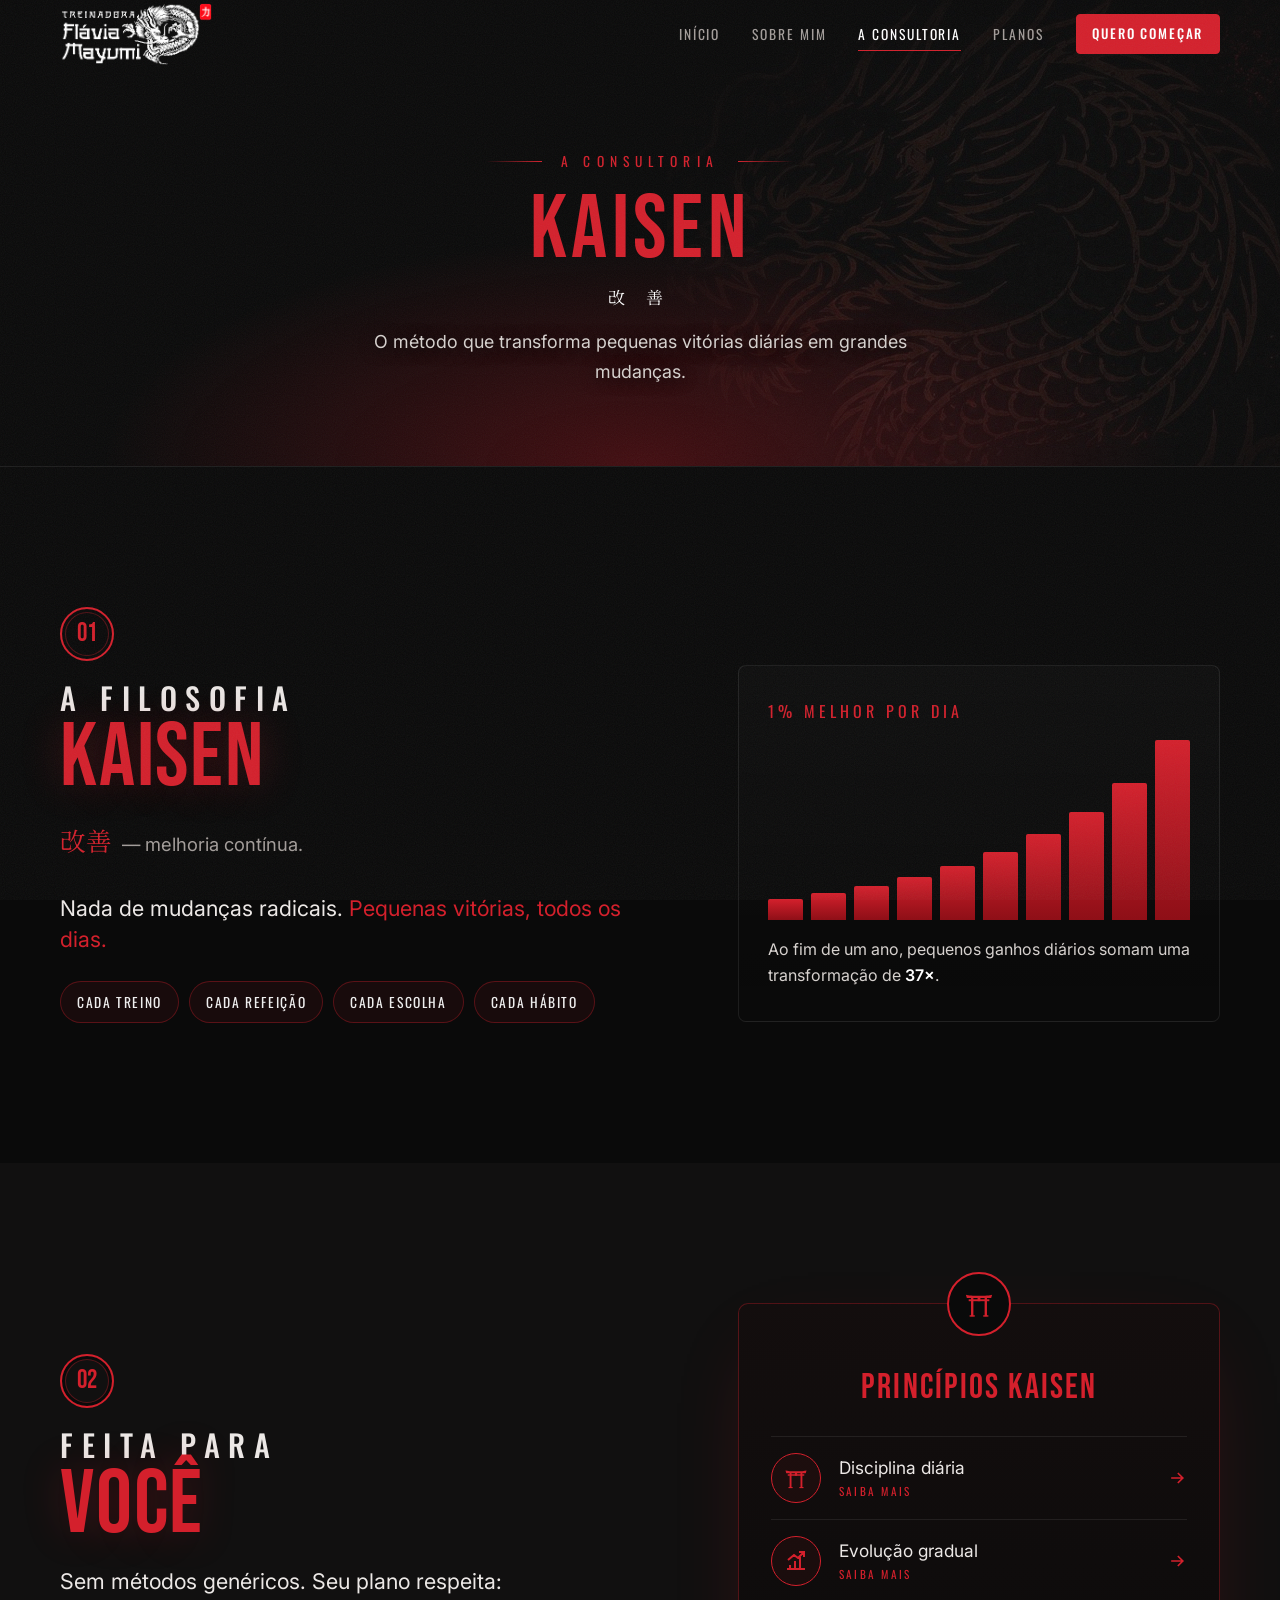
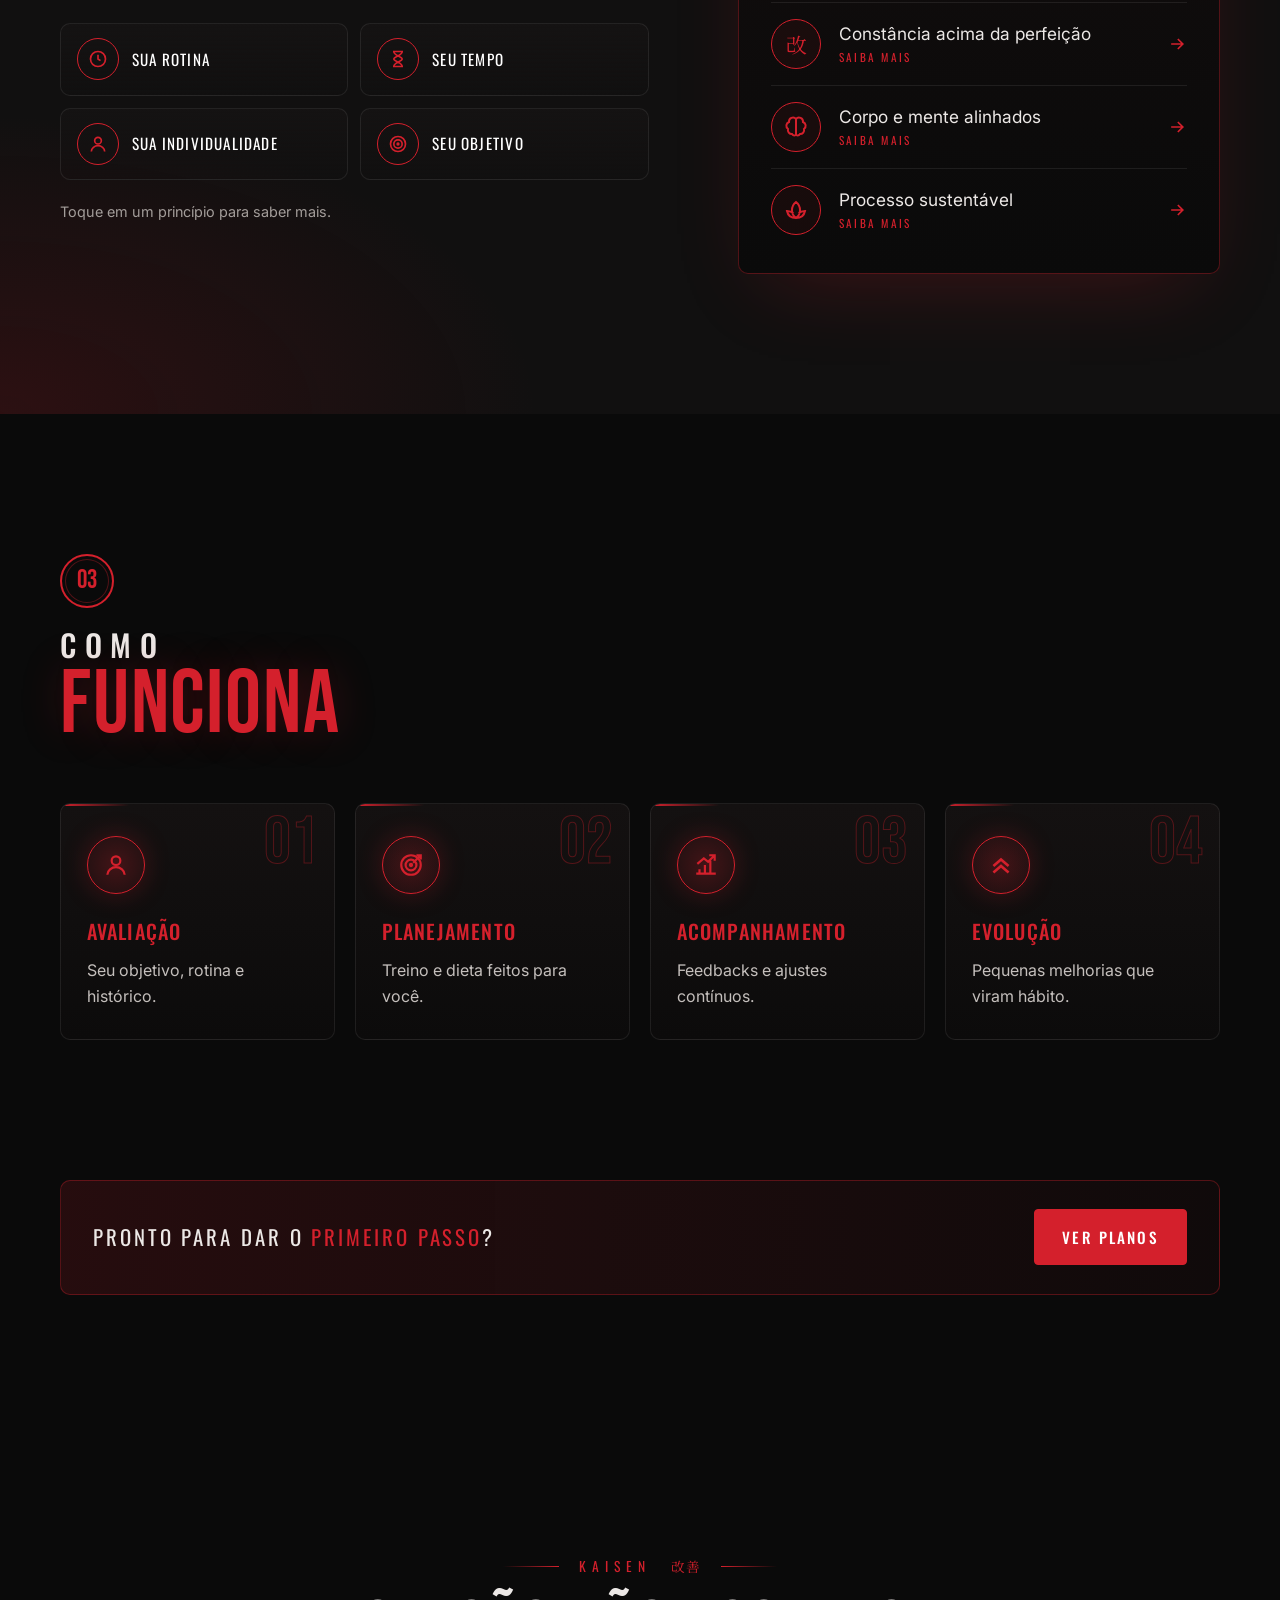
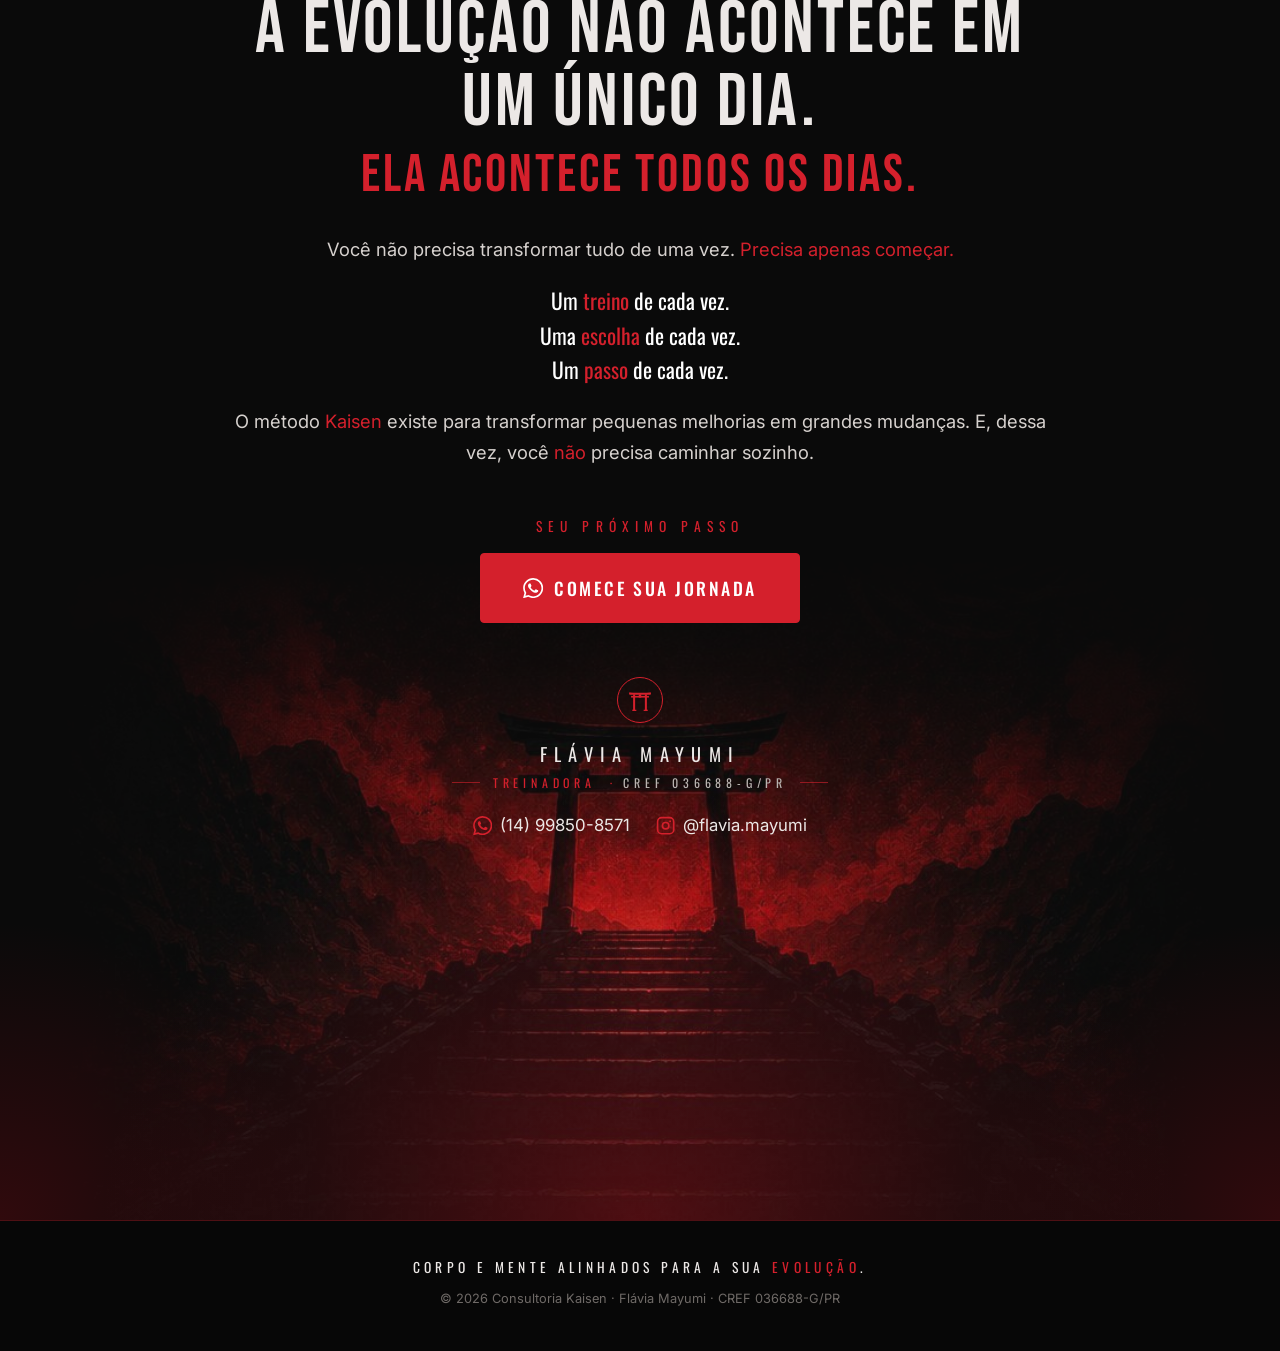
==== commit f865d3c3: "Rascunho: página A Consultoria mais enxuta e visual Co-Authored-By: Claude Opus 5.5 <noreply@anthrop" ====
--- a/consultoria.html
+++ b/consultoria.html
@@ -15,7 +15,7 @@
   <link rel="preconnect" href="https://fonts.googleapis.com">
   <link rel="preconnect" href="https://fonts.gstatic.com" crossorigin>
   <link href="https://fonts.googleapis.com/css2?family=Bebas+Neue&family=Inter:wght@300;400;500;600&family=Noto+Serif+JP:wght@600&family=Oswald:wght@400;500;600&display=swap" rel="stylesheet">
-  <link rel="stylesheet" href="styles.css?v=20261120-3">
+  <link rel="stylesheet" href="styles.css?v=20261120-4">
 </head>
 <body>
   <svg width="0" height="0" style="position:absolute" aria-hidden="true">
@@ -63,37 +63,24 @@
         <p class="eyebrow eyebrow--lines reveal">A consultoria</p>
         <h1 class="page-hero__title reveal">Kaisen</h1>
         <p class="page-hero__kanji reveal" aria-hidden="true">改 善</p>
-        <p class="page-hero__text reveal">Melhoria contínua: o método que transforma pequenas vitórias diárias em grandes mudanças.</p>
+        <p class="page-hero__text reveal">O método que transforma pequenas vitórias diárias em grandes mudanças.</p>
       </div>
     </section>
 
     <!-- FILOSOFIA -->
     <section class="section" id="filosofia">
-      <div class="container split">
+      <div class="container split split--short">
         <div class="split__main">
           <span class="num reveal">01</span>
           <h2 class="title reveal"><small>A filosofia</small><strong>Kaisen</strong></h2>
           <p class="kanji-line reveal"><span>改善</span> — melhoria contínua.</p>
-          <div class="prose reveal">
-            <p class="lead">Não buscamos mudanças radicais. Buscamos <em>pequenas vitórias</em> repetidas todos os dias.</p>
-            <ul class="stack">
-              <li>Cada treino realizado.</li>
-              <li>Cada refeição alinhada.</li>
-              <li>Cada escolha consciente.</li>
-              <li>Cada hábito fortalecido.</li>
-            </ul>
-            <p>Assim como o caminho do Samurai era construído pela prática diária, a transformação física e mental acontece através da constância.</p>
-          </div>
-          <div class="virtues reveal">
-            <span>Disciplina</span><span>Resiliência</span><span>Consistência</span><span>Evolução</span>
-          </div>
-          <p class="reveal muted">Porque grandes resultados são construídos em pequenos passos.</p>
+          <p class="lead reveal">Nada de mudanças radicais. <em>Pequenas vitórias, todos os dias.</em></p>
+          <ul class="chips reveal">
+            <li>Cada treino</li><li>Cada refeição</li><li>Cada escolha</li><li>Cada hábito</li>
+          </ul>
         </div>
         <aside class="split__side">
-          <figure class="quote reveal">
-            <blockquote>Não buscamos perfeição. Buscamos <em>progresso contínuo</em>.</blockquote>
-          </figure>
-          <div class="compound reveal" aria-label="Evolução de 1% ao dia">
+<div class="compound compound--big reveal" aria-label="Evolução de 1% ao dia">
             <p class="compound__label">1% melhor por dia</p>
             <div class="compound__bars" aria-hidden="true">
               <span style="--h:12%"></span><span style="--h:15%"></span><span style="--h:19%"></span><span style="--h:24%"></span><span style="--h:30%"></span><span style="--h:38%"></span><span style="--h:48%"></span><span style="--h:60%"></span><span style="--h:76%"></span><span style="--h:100%"></span>
@@ -106,24 +93,21 @@
 
     <!-- CAMINHO -->
     <section class="section section--alt" id="caminho">
-      <div class="container split">
+      <div class="container split split--short">
         <div class="split__main">
           <span class="num reveal">02</span>
-          <h2 class="title reveal"><small>O caminho do</small><strong>Guerreiro moderno</strong></h2>
-          <div class="prose reveal">
-            <p class="lead">O Samurai compreendia que o verdadeiro combate acontecia <em>contra si mesmo</em>.</p>
-            <ul class="stack stack--against">
-              <li>Contra a procrastinação.</li>
-              <li>Contra a falta de disciplina.</li>
-              <li>Contra os limites impostos pela própria mente.</li>
-            </ul>
-            <p>Na metodologia Kaisen, aplicamos esse mesmo princípio. Cada aluno inicia sua própria jornada — respeitando <strong>sua rotina</strong>, <strong>seu tempo</strong>, <strong>sua individualidade</strong> e <strong>seu objetivo</strong>.</p>
-            <p>Aqui não existem métodos genéricos. Existe estratégia, planejamento, acompanhamento e adaptação constante.</p>
-          </div>
-          <p class="callout reveal">O objetivo não é apenas alcançar um resultado. É construir uma versão mais forte, equilibrada e disciplinada de si mesmo.</p>
+          <h2 class="title reveal"><small>Feita para</small><strong>Você</strong></h2>
+          <p class="lead reveal">Sem métodos genéricos. Seu plano respeita:</p>
+          <ul class="fit reveal">
+            <li><span class="fit__ic"><svg viewBox="0 0 24 24" fill="none" stroke="currentColor" stroke-width="2"><circle cx="12" cy="12" r="9"/><path d="M12 7v5l3 2"/></svg></span>Sua rotina</li>
+            <li><span class="fit__ic"><svg viewBox="0 0 24 24" fill="none" stroke="currentColor" stroke-width="2"><path d="M6 3h12M6 21h12M7 3c0 5 10 6 10 9s-10 4-10 9M17 3c0 5-10 6-10 9s10 4 10 9"/></svg></span>Seu tempo</li>
+            <li><span class="fit__ic"><svg viewBox="0 0 24 24" fill="none" stroke="currentColor" stroke-width="2"><circle cx="12" cy="8" r="4"/><path d="M4 21c0-4 4-7 8-7s8 3 8 7"/></svg></span>Sua individualidade</li>
+            <li><span class="fit__ic"><svg viewBox="0 0 24 24" fill="none" stroke="currentColor" stroke-width="2"><circle cx="12" cy="12" r="9"/><circle cx="12" cy="12" r="5"/><circle cx="12" cy="12" r="1"/></svg></span>Seu objetivo</li>
+          </ul>
+          <p class="hint reveal">Toque em um princípio para saber mais.</p>
         </div>
         <aside class="split__side">
-          <div class="card principles reveal">
+<div class="card principles reveal">
             <div class="card__badge"><svg><use href="#torii"/></svg></div>
             <h3>Princípios Kaisen</h3>
             <ul>
@@ -173,38 +157,34 @@
       <div class="container">
         <div class="section__head">
           <span class="num reveal">03</span>
-          <h2 class="title reveal"><small>Como funciona</small><strong>A consultoria</strong></h2>
-          <p class="reveal">Ao ingressar na Kaisen, você inicia uma jornada estruturada para <em>sua evolução</em>.</p>
+          <h2 class="title reveal"><small>Como</small><strong>Funciona</strong></h2>
         </div>
-        <ol class="steps">
+        <ol class="steps steps--short">
           <li class="step reveal">
             <span class="step__n">01</span>
             <div class="step__icon"><svg viewBox="0 0 24 24" fill="none" stroke="currentColor" stroke-width="2"><circle cx="12" cy="8" r="4"/><path d="M4 21c0-4 4-7 8-7s8 3 8 7"/></svg></div>
-            <h3>Avaliação inicial</h3>
-            <p>Análise completa do seu objetivo, rotina, histórico e necessidades individuais.</p>
+            <h3>Avaliação</h3>
+            <p>Seu objetivo, rotina e histórico.</p>
           </li>
           <li class="step reveal">
             <span class="step__n">02</span>
             <div class="step__icon"><svg viewBox="0 0 24 24" fill="none" stroke="currentColor" stroke-width="2"><circle cx="12" cy="12" r="9"/><circle cx="12" cy="12" r="5"/><circle cx="12" cy="12" r="1"/><path d="M14 10l7-7M17 3h4v4"/></svg></div>
-            <h3>Planejamento estratégico</h3>
-            <p>Treinamento personalizado, estruturado conforme sua realidade. Metas claras e alcançáveis.</p>
+            <h3>Planejamento</h3>
+            <p>Treino e dieta feitos para você.</p>
           </li>
           <li class="step reveal">
             <span class="step__n">03</span>
             <div class="step__icon"><svg viewBox="0 0 24 24" fill="none" stroke="currentColor" stroke-width="2"><path d="M3 20h18M6 16v4M11 12v8M16 8v12M4 11l6-5 4 3 6-6M15 3h5v5"/></svg></div>
-            <h3>Acompanhamento contínuo</h3>
-            <p>Monitoramento da evolução, feedbacks periódicos e ajustes sempre que necessário. Suporte próximo durante toda a jornada.</p>
+            <h3>Acompanhamento</h3>
+            <p>Feedbacks e ajustes contínuos.</p>
           </li>
           <li class="step reveal">
             <span class="step__n">04</span>
             <div class="step__icon"><svg viewBox="0 0 24 24" fill="none" stroke="currentColor" stroke-width="2.4"><path d="M5 13l7-6 7 6M5 19l7-6 7 6"/></svg></div>
-            <h3>Evolução constante</h3>
-            <p>A excelência é consequência da repetição de hábitos corretos. Pequenas melhorias, todos os dias — até que a mudança se torne parte de quem você é.</p>
+            <h3>Evolução</h3>
+            <p>Pequenas melhorias que viram hábito.</p>
           </li>
         </ol>
-        <figure class="quote quote--wide reveal">
-          <blockquote>O verdadeiro poder está em permanecer no caminho quando a <em>motivação desaparece</em>.</blockquote>
-        </figure>
       </div>
     </section>
 
@@ -474,6 +454,6 @@
     <span class="wa-float__label">Fale comigo</span>
   </a>
 
-  <script src="script.js?v=20261120-3"></script>
+  <script src="script.js?v=20261120-4"></script>
 </body>
 </html>
--- a/styles.css
+++ b/styles.css
@@ -1071,3 +1071,26 @@
 /* logo horizontal no menu */
 .brand__logo { display: block; height: 64px; width: auto; }
 @media (max-width: 900px) { .brand__logo { height: 44px; } }
+
+/* A Consultoria: versão enxuta e mais visual */
+.split--short .split__main .lead { font-size: 1.35rem; line-height: 1.45; margin: 1.2rem 0 1.6rem; }
+.chips { list-style: none; margin: 0; padding: 0; display: flex; flex-wrap: wrap; gap: 10px; }
+.chips li {
+  padding: .55rem 1rem; border-radius: 99px; border: 1px solid var(--line); background: rgba(212,32,44,.07);
+  font-family: var(--cond); text-transform: uppercase; letter-spacing: .12em; font-size: .85rem; color: #eee;
+}
+.compound--big { padding: 2rem 1.8rem; }
+.compound--big .compound__bars { height: 180px; gap: 8px; }
+.compound--big .compound__label { font-size: 1rem; }
+.compound--big .compound__note { font-size: 1rem; color: #d6d1ce; }
+.fit { list-style: none; margin: 0 0 1.2rem; padding: 0; display: grid; grid-template-columns: 1fr 1fr; gap: 12px; }
+.fit li {
+  display: flex; align-items: center; gap: .8rem; padding: .9rem 1rem; border-radius: 10px;
+  border: 1px solid var(--line-soft); background: linear-gradient(180deg, var(--panel), transparent);
+  font-family: var(--cond); text-transform: uppercase; letter-spacing: .08em; font-size: .95rem; color: #fff;
+}
+.fit__ic { width: 42px; height: 42px; flex: none; border-radius: 50%; display: grid; place-items: center; border: 1.5px solid var(--red); color: var(--red); }
+.fit__ic svg { width: 20px; height: 20px; }
+.hint { margin: 0; font-size: .9rem; color: var(--muted); }
+.steps--short .step p { font-size: 1rem; }
+@media (max-width: 480px) { .fit { grid-template-columns: 1fr; } }
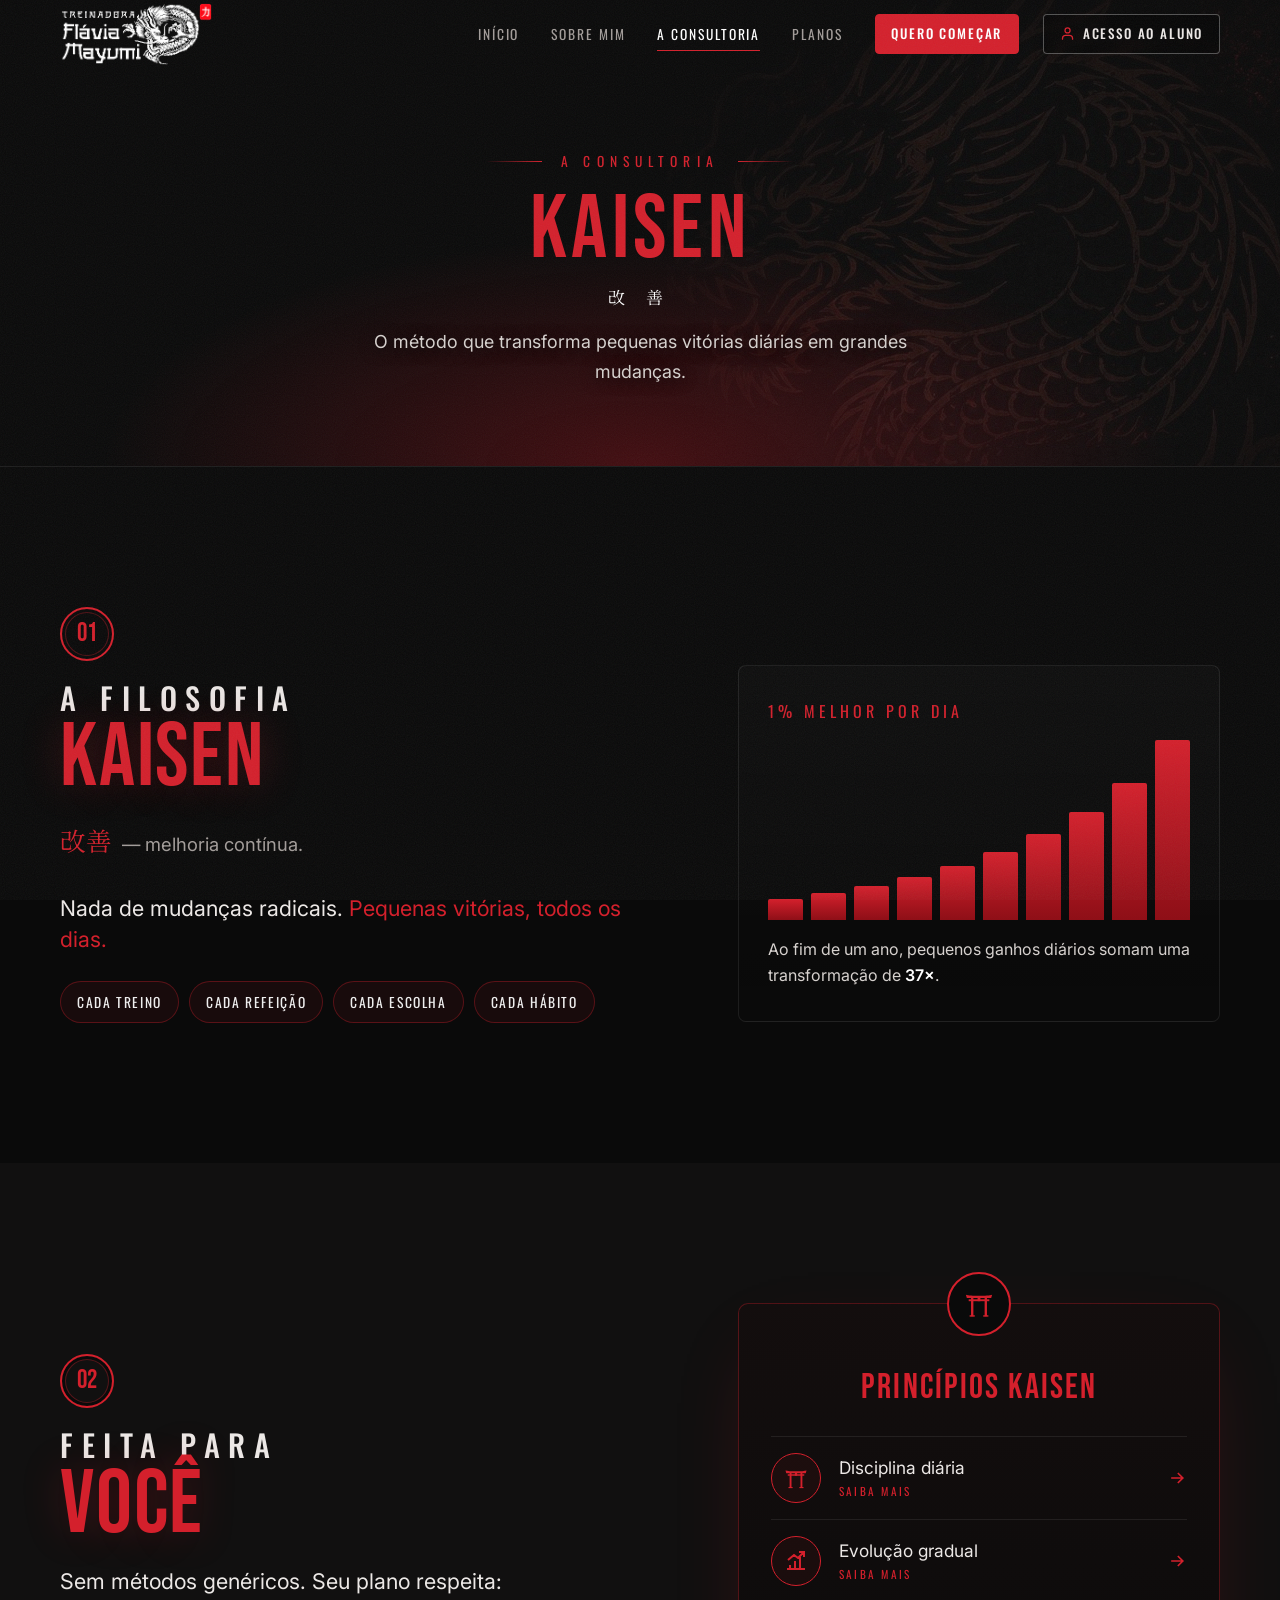
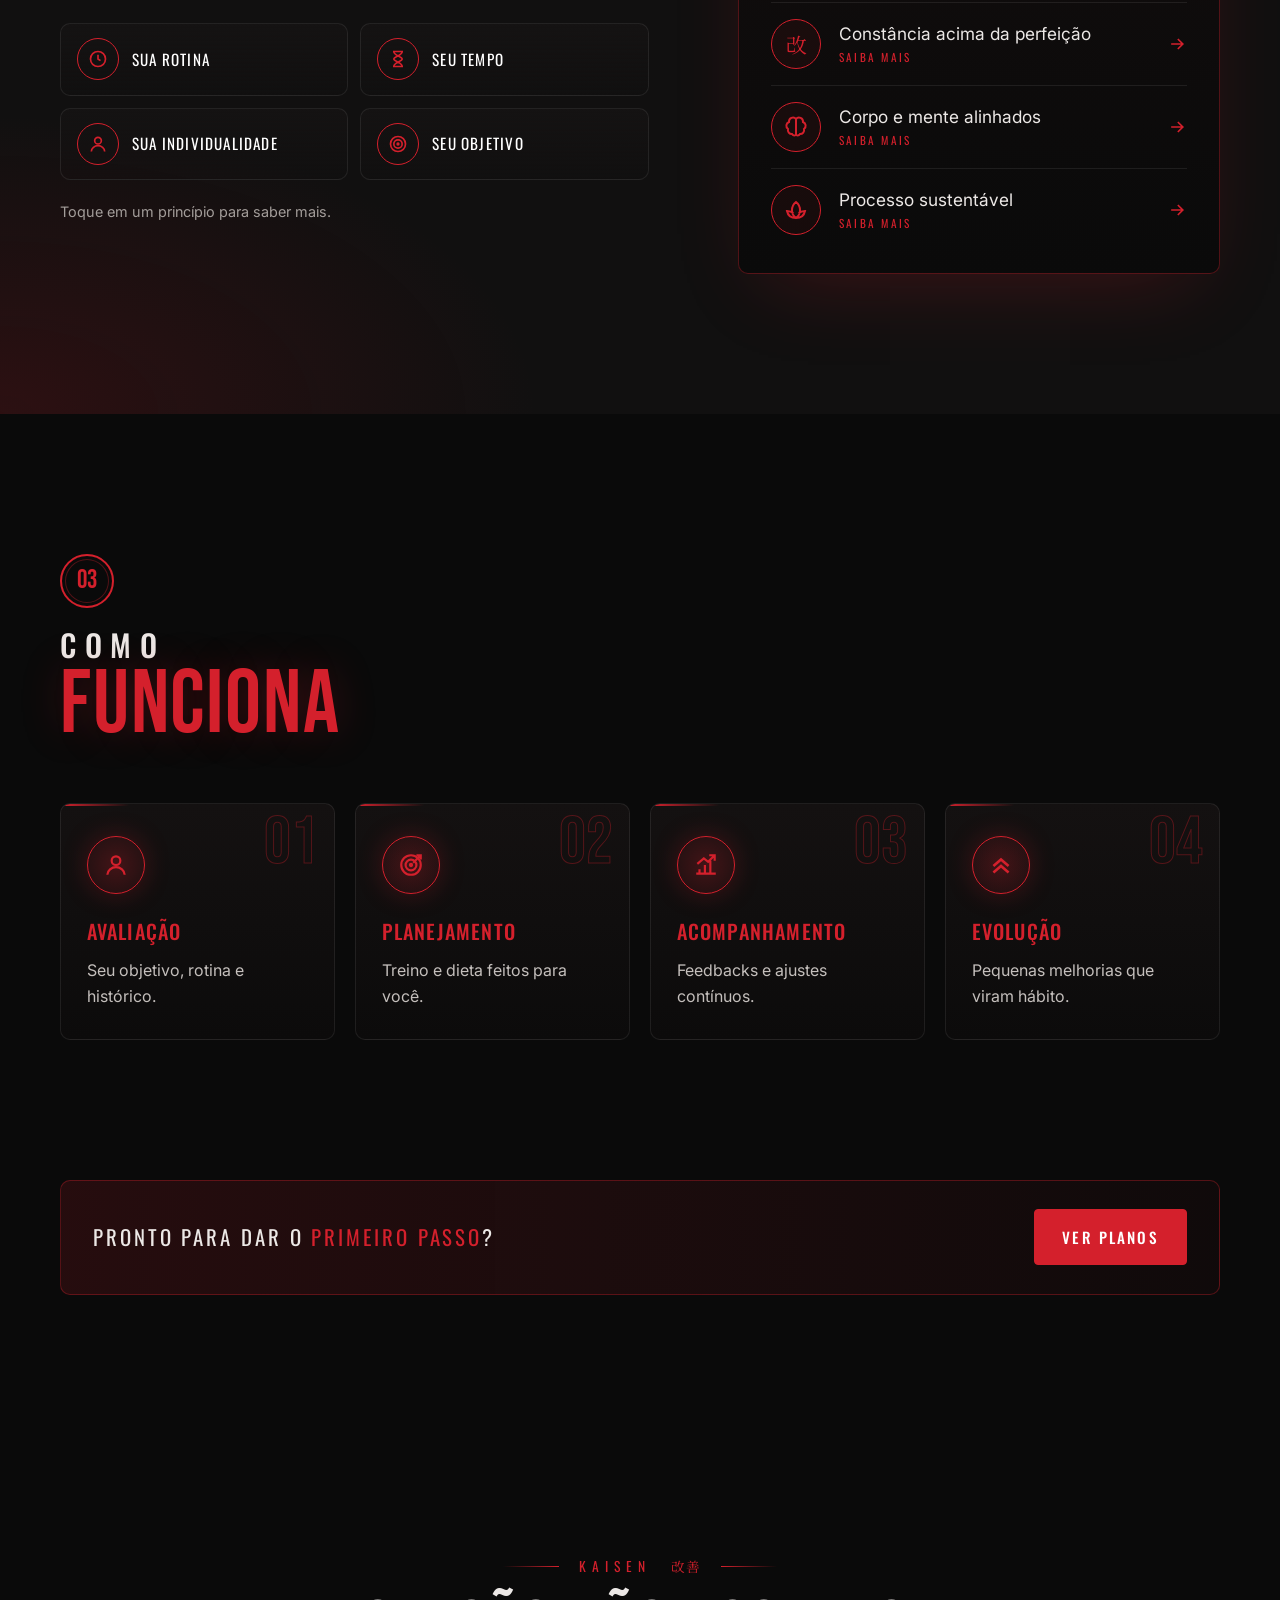
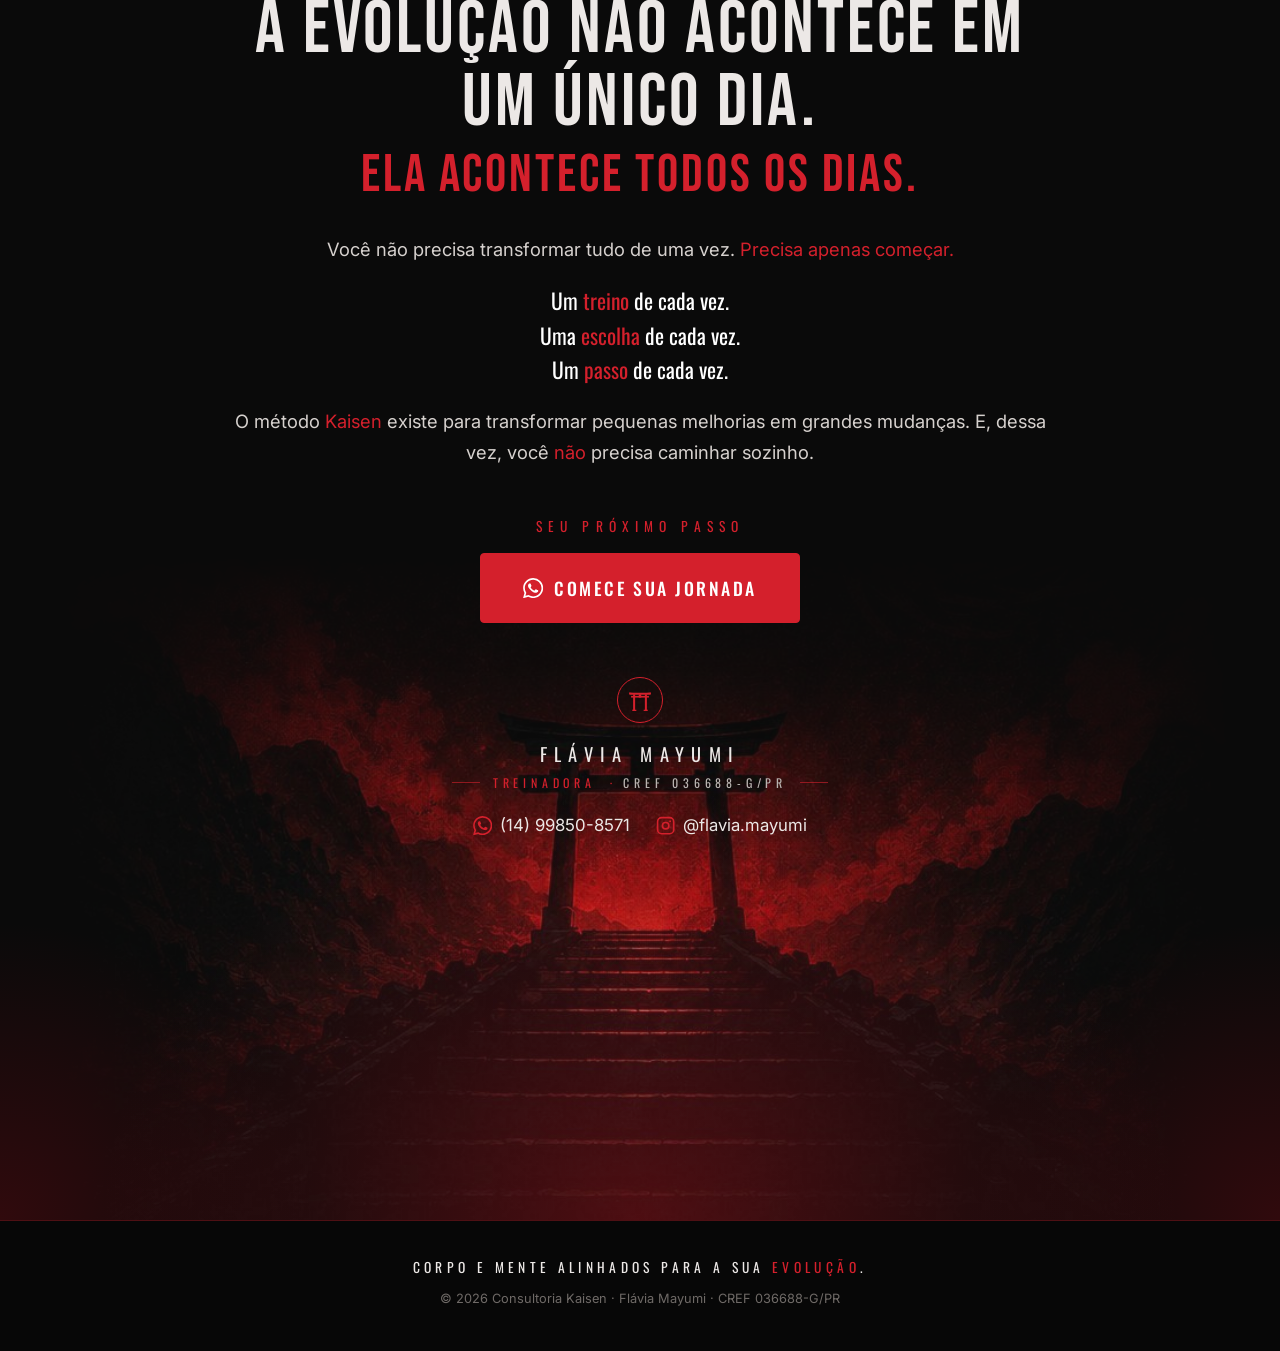
==== commit f1967fa4: "Adiciona botão Acesso ao aluno no menu" ====
--- a/consultoria.html
+++ b/consultoria.html
@@ -15,7 +15,7 @@
   <link rel="preconnect" href="https://fonts.googleapis.com">
   <link rel="preconnect" href="https://fonts.gstatic.com" crossorigin>
   <link href="https://fonts.googleapis.com/css2?family=Bebas+Neue&family=Inter:wght@300;400;500;600&family=Noto+Serif+JP:wght@600&family=Oswald:wght@400;500;600&display=swap" rel="stylesheet">
-  <link rel="stylesheet" href="styles.css?v=20261120-4">
+  <link rel="stylesheet" href="styles.css?v=20261121-4">
 </head>
 <body>
   <svg width="0" height="0" style="position:absolute" aria-hidden="true">
@@ -50,6 +50,10 @@
         <a href="planos.html">Planos</a>
         <a href="https://wa.me/5514998508571?text=Ol%C3%A1%20Fl%C3%A1via!%20Vim%20pelo%20site%20e%20quero%20saber%20mais%20sobre%20a%20Consultoria%20Kaisen." target="_blank" rel="noopener" class="btn btn--sm btn--red nav__cta">Quero começar</a>
       </nav>
+      <a href="app-aluno/" class="btn btn--sm btn--ghost nav__aluno" aria-label="Acesso ao aluno">
+        <svg class="i" viewBox="0 0 24 24" fill="none" stroke="currentColor" stroke-width="2" stroke-linecap="round" stroke-linejoin="round" aria-hidden="true"><path d="M20 21v-1a5 5 0 0 0-5-5H9a5 5 0 0 0-5 5v1"/><circle cx="12" cy="7" r="4"/></svg>
+        <span class="nav__aluno-full">Acesso ao aluno</span><span class="nav__aluno-short">Aluno</span>
+      </a>
       <button class="nav__toggle" id="toggle" aria-label="Abrir menu" aria-expanded="false" aria-controls="menu">
         <span></span><span></span><span></span>
       </button>
@@ -454,6 +458,6 @@
     <span class="wa-float__label">Fale comigo</span>
   </a>
 
-  <script src="script.js?v=20261120-4"></script>
+  <script src="script.js?v=20261121-4"></script>
 </body>
 </html>
--- a/styles.css
+++ b/styles.css
@@ -1094,3 +1094,53 @@
 .hint { margin: 0; font-size: .9rem; color: var(--muted); }
 .steps--short .step p { font-size: 1rem; }
 @media (max-width: 480px) { .fit { grid-template-columns: 1fr; } }
+
+/* Pix com desconto nos cartões dos planos */
+.plan__pix { display: flex; align-items: center; justify-content: center; flex-wrap: wrap; gap: .45rem; margin: -.6rem 0 1.3rem; font-size: .92rem; color: #e8e3e0; }
+.plan__pix b { color: #fff; }
+.plan__pix-ic { width: 20px; height: 20px; color: var(--red); display: inline-grid; }
+.plan__pix-ic svg { width: 20px; height: 20px; }
+
+/* Formas de pagamento */
+.pay { margin: 4rem auto 0; max-width: 1000px; text-align: center; }
+.pay__list { list-style: none; margin: 1.6rem 0 0; padding: 0; display: grid; grid-template-columns: repeat(3, 1fr); gap: 18px; text-align: left; }
+.pay__item { padding: 1.5rem 1.4rem; border-radius: 10px; border: 1px solid var(--line-soft); background: linear-gradient(180deg, var(--panel), transparent); }
+.pay__ic { width: 50px; height: 50px; border-radius: 50%; display: grid; place-items: center; margin-bottom: 1rem; border: 1.5px solid var(--red); color: var(--red); }
+.pay__ic svg { width: 24px; height: 24px; }
+.pay__item h3 { margin: 0 0 .4rem; font-family: var(--cond); font-weight: 500; text-transform: uppercase; letter-spacing: .1em; font-size: 1.08rem; }
+.pay__item p { margin: 0; color: #c4bfbc; font-size: .95rem; }
+.pay__item strong { color: #fff; }
+.pay__safe { display: inline-flex; align-items: center; gap: .5rem; margin: 1.4rem 0 0; font-size: .85rem; color: var(--muted); }
+.pay__safe span { width: 16px; height: 16px; display: inline-grid; color: var(--red); }
+.pay__safe svg { width: 16px; height: 16px; }
+@media (max-width: 820px) { .pay__list { grid-template-columns: 1fr; } }
+
+/* Botões de pagamento nos planos */
+.plan__buy { display: grid; gap: 10px; width: 100%; align-self: stretch; }
+.btn--pay { width: 100%; white-space: nowrap; letter-spacing: .1em; padding-left: .8em; padding-right: .8em; display: inline-flex; align-items: center; justify-content: center; gap: .55em; }
+.btn__ic { width: 18px; height: 18px; display: inline-grid; flex: none; }
+.btn__ic svg { width: 18px; height: 18px; }
+.plan__wa { margin-top: .3rem; font-size: .85rem; color: var(--muted); text-decoration: underline; text-underline-offset: 3px; }
+.plan__wa:hover { color: #fff; }
+@media (max-width: 400px) { .btn--pay { letter-spacing: .05em; font-size: .85rem; padding-left: .6em; padding-right: .6em; } }
+
+/* O que acontece depois do pagamento */
+.after { margin: 4rem auto 0; max-width: 1100px; text-align: center; }
+.after__steps { margin-top: 1.6rem; text-align: left; }
+.after__note { margin: 1.4rem 0 0; color: var(--muted); font-size: .92rem; }
+.after__note a { color: #fff; text-decoration: underline; text-underline-offset: 3px; }
+.after__steps .step p strong { color: #fff; }
+
+/* ---------- botão "Acesso ao aluno" (canto superior direito) ---------- */
+.nav__links { margin-left: auto; }
+.nav__aluno { margin-left: 1.5rem; white-space: nowrap; }
+.nav__aluno .i { color: var(--red); }
+.nav__aluno-short { display: none; }
+@media (min-width: 901px) and (max-width: 1120px) { .nav__aluno { margin-left: 1rem; padding: .6em .9em; } }
+@media (max-width: 900px) {
+  .nav__aluno { margin-left: auto; margin-right: 6px; padding: .55em .95em; font-size: .74rem; }
+}
+@media (max-width: 379px) {
+  .nav__aluno-full { display: none; }
+  .nav__aluno-short { display: inline; }
+}
